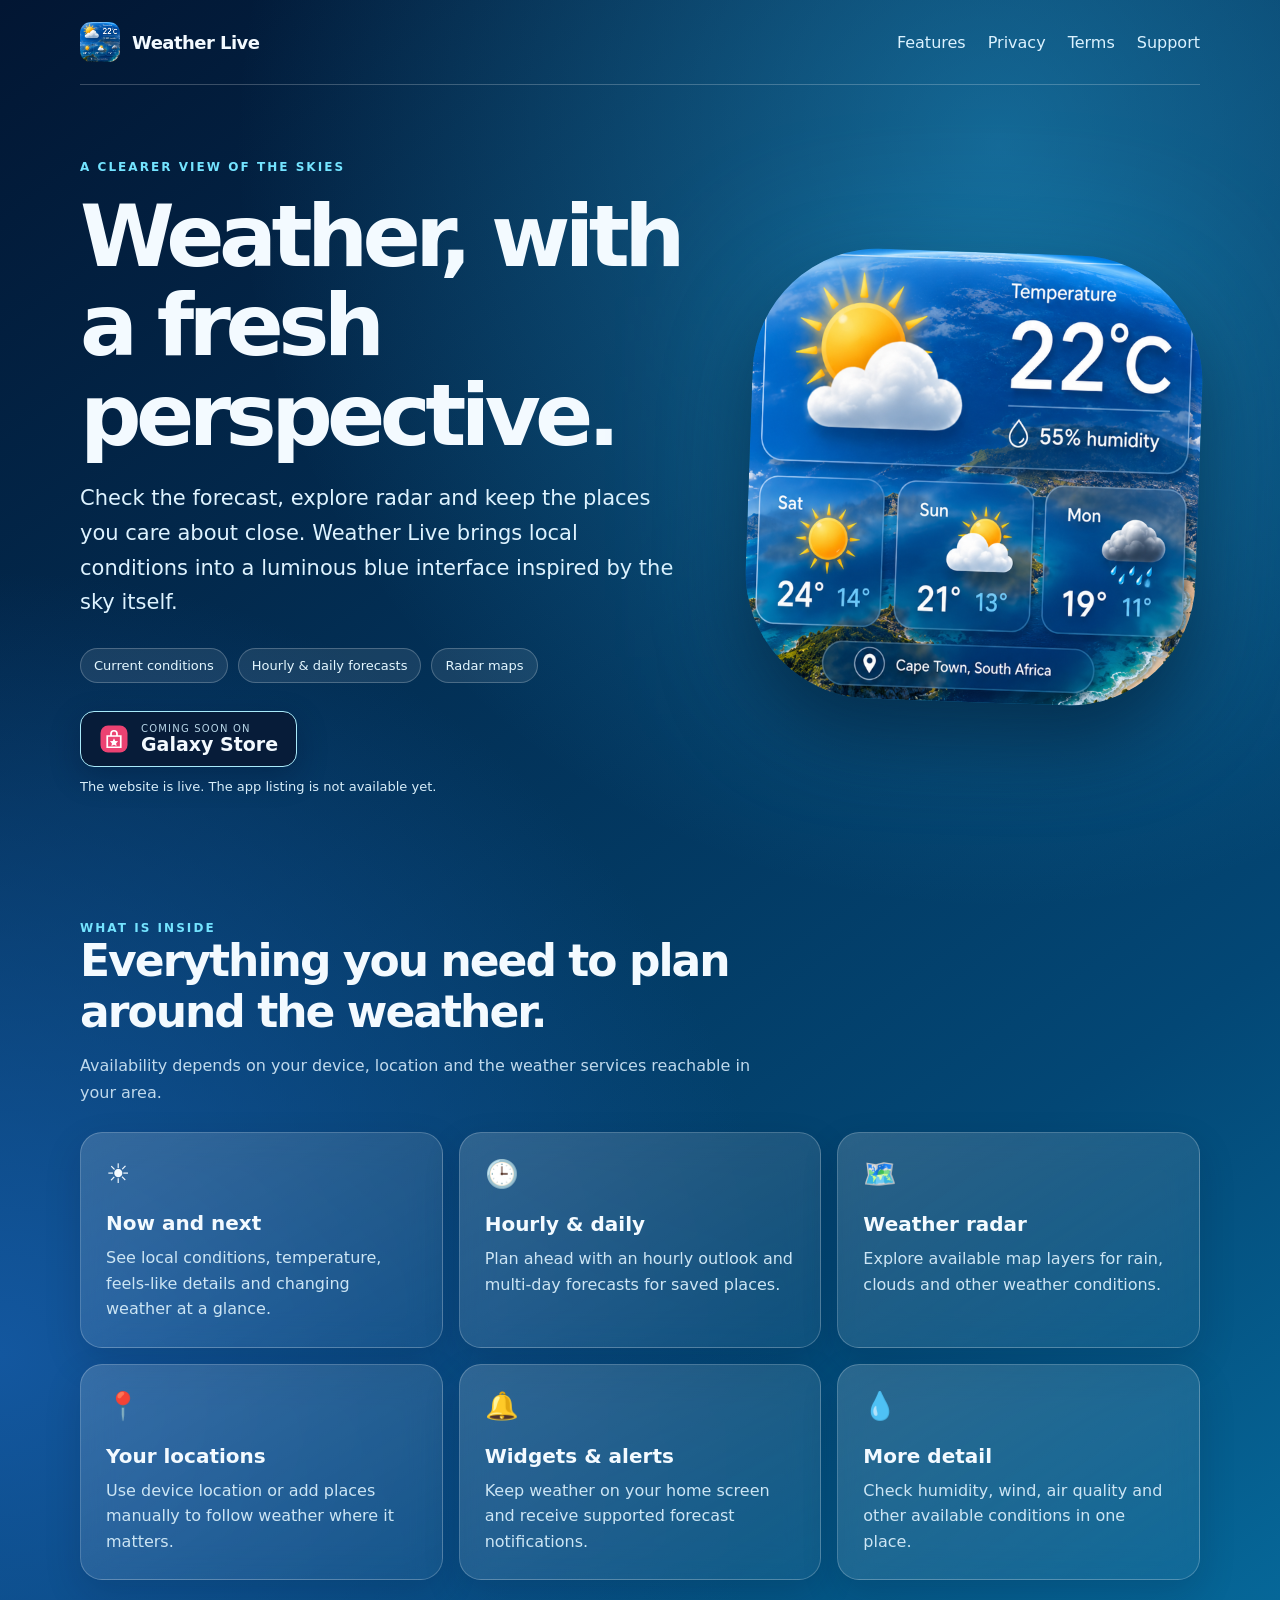
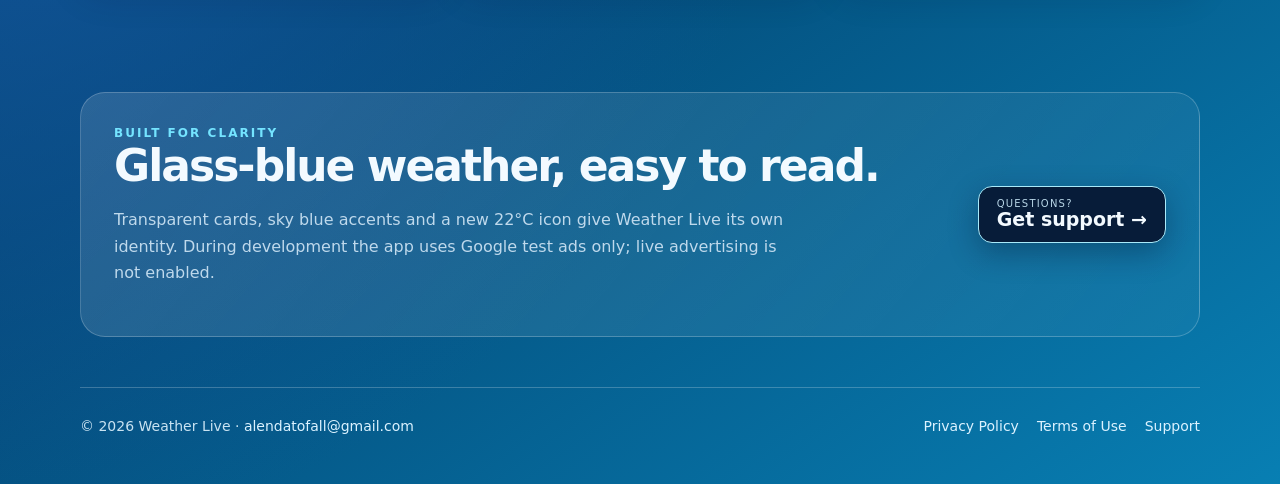
==== docs/index.html @ d6e540c8 "Launch Weather Live site and test-ad remote settings" ====
<!doctype html>
<html lang="en"><head><meta charset="utf-8"><meta name="viewport" content="width=device-width,initial-scale=1"><meta name="theme-color" content="#034775"><meta name="description" content="Weather Live brings forecasts, radar and weather details together in a clear blue glass interface for Galaxy devices."><title>Weather Live — Forecast, radar & local weather</title><link rel="canonical" href="https://metosapps.github.io/weather-live/"><link rel="icon" href="assets/weather-live-icon.png"><link rel="stylesheet" href="styles.css"></head><body>
<header class="top wrap"><a class="brand" href="./"><img src="assets/weather-live-icon.png" alt=""><span>Weather Live</span></a><nav class="nav" aria-label="Main navigation"><a href="#features">Features</a><a href="privacy.html">Privacy</a><a href="terms.html">Terms</a><a href="support.html">Support</a></nav></header>
<main class="wrap"><section class="hero"><div><div class="eyebrow">A clearer view of the skies</div><h1>Weather, with a fresh perspective.</h1><p class="lead">Check the forecast, explore radar and keep the places you care about close. Weather Live brings local conditions into a luminous blue interface inspired by the sky itself.</p><div class="pills"><span class="pill">Current conditions</span><span class="pill">Hourly & daily forecasts</span><span class="pill">Radar maps</span></div><a class="store" href="https://galaxystore.samsung.com/detail/com.metosapps.weatherlive" aria-label="Weather Live on Galaxy Store; listing coming soon"><svg viewBox="0 0 40 40" role="img" aria-label="Galaxy Store"><rect x="2" y="2" width="36" height="36" rx="10" fill="#ec4272"/><path d="M11 16h18v15H11z" fill="none" stroke="white" stroke-width="2.3"/><path d="M16 16v-3a4 4 0 018 0v3" fill="none" stroke="white" stroke-width="2.3"/><path d="M20 19l1.7 3.5 3.8.5-2.7 2.6.7 3.7-3.5-1.8-3.4 1.8.6-3.7-2.7-2.6 3.8-.5z" fill="white"/></svg><span><small>Coming soon on</small><strong>Galaxy Store</strong></span></a><span class="soon">The website is live. The app listing is not available yet.</span></div><div class="visual"><img class="hero-icon" src="assets/weather-live-icon.png" alt="Weather Live blue glass icon showing 22 degrees Celsius, sun and cloud"></div></section>
<section class="section" id="features"><div class="section-head"><div class="eyebrow">What is inside</div><h2>Everything you need to plan around the weather.</h2><p class="muted">Availability depends on your device, location and the weather services reachable in your area.</p></div><div class="grid"><article class="card"><span class="symbol">☀️</span><h3>Now and next</h3><p>See local conditions, temperature, feels-like details and changing weather at a glance.</p></article><article class="card"><span class="symbol">🕒</span><h3>Hourly & daily</h3><p>Plan ahead with an hourly outlook and multi-day forecasts for saved places.</p></article><article class="card"><span class="symbol">🗺️</span><h3>Weather radar</h3><p>Explore available map layers for rain, clouds and other weather conditions.</p></article><article class="card"><span class="symbol">📍</span><h3>Your locations</h3><p>Use device location or add places manually to follow weather where it matters.</p></article><article class="card"><span class="symbol">🔔</span><h3>Widgets & alerts</h3><p>Keep weather on your home screen and receive supported forecast notifications.</p></article><article class="card"><span class="symbol">💧</span><h3>More detail</h3><p>Check humidity, wind, air quality and other available conditions in one place.</p></article></div></section>
<section class="band"><div><div class="eyebrow">Built for clarity</div><h2>Glass-blue weather, easy to read.</h2><p class="muted">Transparent cards, sky blue accents and a new 22°C icon give Weather Live its own identity. During development the app uses Google test ads only; live advertising is not enabled.</p></div><a class="store" href="support.html"><span><small>Questions?</small><strong>Get support →</strong></span></a></section></main>
<footer class="foot wrap"><span>© 2026 Weather Live · <a href="mailto:alendatofall@gmail.com">alendatofall@gmail.com</a></span><nav aria-label="Footer navigation"><a href="privacy.html">Privacy Policy</a><a href="terms.html">Terms of Use</a><a href="support.html">Support</a></nav></footer></body></html>
---- docs/styles.css ----
:root{color-scheme:dark;--ink:#f3faff;--muted:#bfd9ec;--line:#ffffff38;--glass:#ffffff16;--cyan:#74e4ff;--deep:#021b40}*{box-sizing:border-box}html{scroll-behavior:smooth}body{margin:0;font-family:Inter,ui-sans-serif,system-ui,-apple-system,BlinkMacSystemFont,"Segoe UI",sans-serif;color:var(--ink);background:radial-gradient(circle at 78% 7%,#2dbdf76b,transparent 35%),radial-gradient(circle at 0 65%,#13579f,transparent 42%),linear-gradient(145deg,#021633,#034775 62%,#087fb3);min-height:100vh}a{color:inherit}a:focus-visible{outline:3px solid #b1f0ff;outline-offset:4px;border-radius:8px}.wrap{width:min(1120px,calc(100% - 40px));margin:auto}.top{display:flex;align-items:center;justify-content:space-between;gap:24px;padding:22px 0;border-bottom:1px solid var(--line)}.brand{display:flex;align-items:center;gap:12px;text-decoration:none;font-size:18px;font-weight:800;letter-spacing:-.03em}.brand img{width:40px;height:40px;border-radius:11px}.nav{display:flex;flex-wrap:wrap;gap:22px}.nav a,.foot a{text-decoration:none;color:#dbf2ff}.nav a:hover,.foot a:hover{text-decoration:underline}.hero{display:grid;grid-template-columns:1.15fr .85fr;align-items:center;gap:56px;padding:75px 0 65px}.eyebrow{font-size:12px;letter-spacing:.17em;text-transform:uppercase;font-weight:800;color:var(--cyan)}h1{font-size:clamp(48px,7vw,86px);line-height:1.04;letter-spacing:-.065em;margin:18px 0 20px}h2{font-size:clamp(28px,3.5vw,44px);letter-spacing:-.045em;margin:0 0 14px}h3{font-size:20px;margin:0 0 10px}.lead{font-size:clamp(18px,2vw,21px);line-height:1.65;color:#def3ff;max-width:650px}.muted{color:var(--muted);line-height:1.65}.pills{display:flex;gap:10px;flex-wrap:wrap;margin:28px 0}.pill{padding:9px 13px;border:1px solid var(--line);border-radius:99px;background:var(--glass);color:#e4f7ff;font-size:13px}.store{display:inline-flex;align-items:center;gap:12px;border:1px solid #a9eafa;background:#071c39;border-radius:14px;padding:11px 18px;text-decoration:none;box-shadow:0 10px 30px #00132c55}.store:hover{background:#12385f}.store svg{width:30px;height:30px}.store small{display:block;color:#b8d6e7;font-size:10px;letter-spacing:.12em;text-transform:uppercase}.store strong{display:block;font-size:19px;line-height:1.12}.soon{display:block;margin-top:12px;color:#d8eefa;font-size:13px}.visual{position:relative}.visual:before{content:"";position:absolute;inset:10%;background:#21c7ff;filter:blur(85px);opacity:.5}.hero-icon{position:relative;display:block;width:min(100%,450px);margin:auto;border-radius:28%;box-shadow:0 38px 80px #00152ea6;transform:rotate(2deg)}.section{padding:62px 0}.section-head{max-width:700px;margin-bottom:26px}.grid{display:grid;grid-template-columns:repeat(3,1fr);gap:16px}.card{background:linear-gradient(150deg,#ffffff29,#ffffff0c);border:1px solid var(--line);backdrop-filter:blur(16px);border-radius:22px;padding:25px;min-height:180px;box-shadow:0 14px 36px #00142d28}.card .symbol{font-size:27px;display:block;margin-bottom:22px}.card p{margin:0;color:#cce5f4;line-height:1.6}.band{margin:50px 0;padding:33px;border-radius:25px;background:linear-gradient(130deg,#ffffff20,#ffffff0a);border:1px solid var(--line);display:flex;justify-content:space-between;gap:30px;align-items:center}.band p{max-width:680px}.foot{border-top:1px solid var(--line);padding:30px 0 50px;display:flex;justify-content:space-between;gap:22px;flex-wrap:wrap;color:#c9e3f2;font-size:14px}.foot nav{display:flex;gap:18px;flex-wrap:wrap}.article{max-width:820px;margin:65px auto 95px;background:#042650cc;border:1px solid var(--line);border-radius:26px;padding:clamp(25px,5vw,55px);box-shadow:0 20px 55px #00142d44}.article h1{font-size:clamp(37px,5vw,56px)}.article h2{font-size:26px;margin:42px 0 12px}.article p,.article li{color:#d3e9f6;line-height:1.75}.article li{margin-bottom:12px}.article a{color:#9eecff}.article code{color:#fff;overflow-wrap:anywhere}.date{color:#afd6ec;font-size:14px}@media(max-width:790px){.hero{grid-template-columns:1fr;padding:54px 0 35px;gap:40px}.visual{order:-1}.hero-icon{width:min(72vw,330px)}.grid{grid-template-columns:repeat(2,1fr)}.band{display:block}}@media(max-width:550px){.top{align-items:flex-start;flex-direction:column}.nav{gap:14px}.grid{grid-template-columns:1fr}.card{min-height:0}.band{padding:25px}}
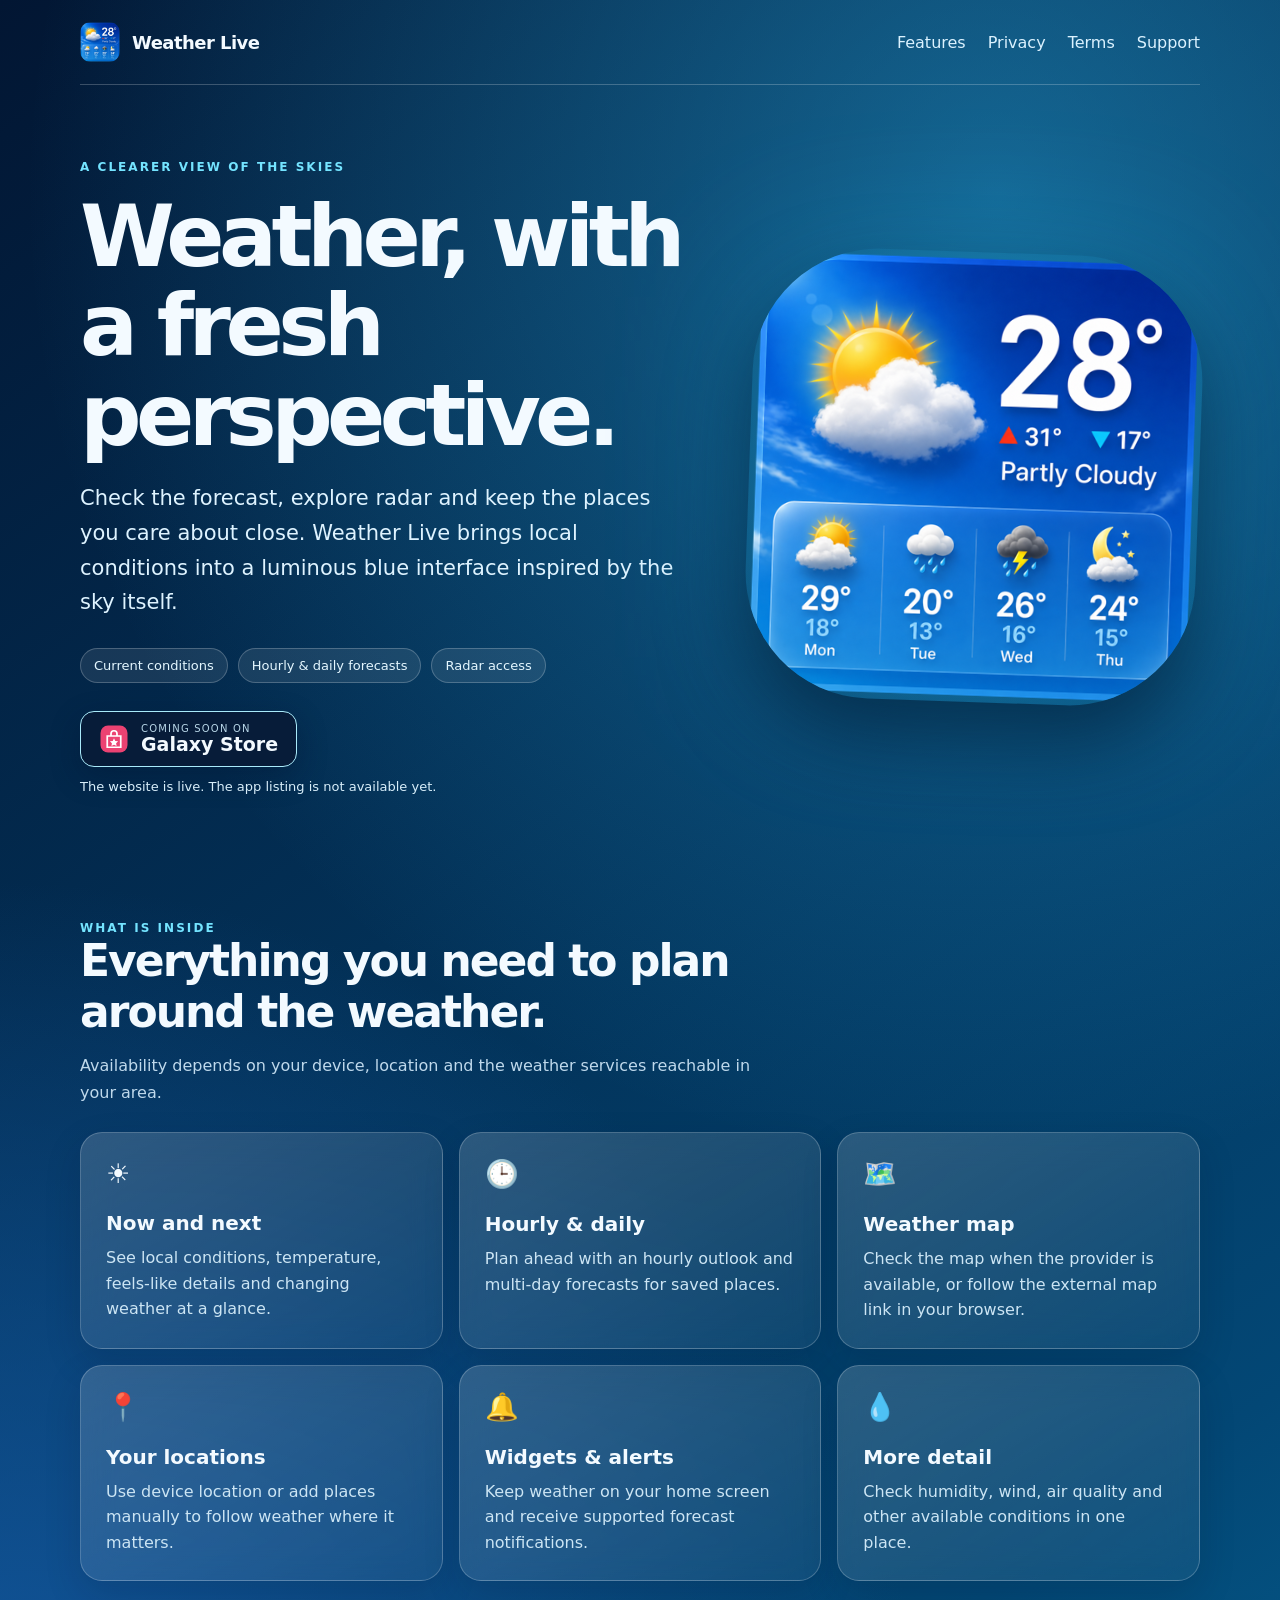
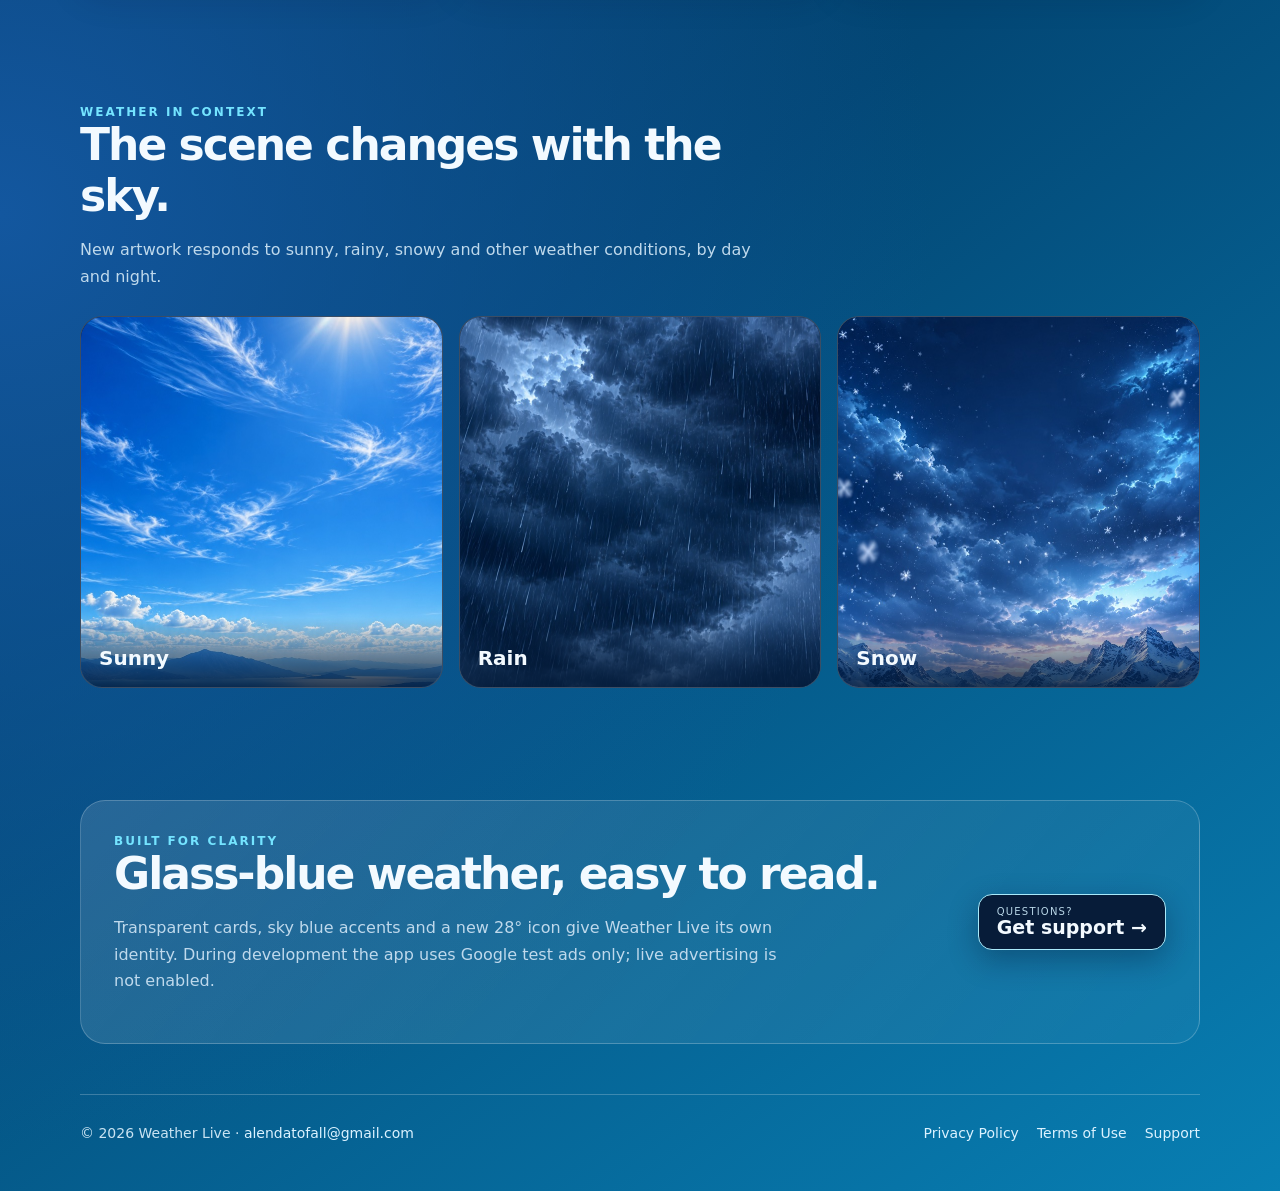
==== commit b0a8355f: "Refresh Weather Live icon and condition artwork" ====
--- a/docs/index.html
+++ b/docs/index.html
@@ -1,7 +1,8 @@
 <!doctype html>
 <html lang="en"><head><meta charset="utf-8"><meta name="viewport" content="width=device-width,initial-scale=1"><meta name="theme-color" content="#034775"><meta name="description" content="Weather Live brings forecasts, radar and weather details together in a clear blue glass interface for Galaxy devices."><title>Weather Live — Forecast, radar & local weather</title><link rel="canonical" href="https://metosapps.github.io/weather-live/"><link rel="icon" href="assets/weather-live-icon.png"><link rel="stylesheet" href="styles.css"></head><body>
 <header class="top wrap"><a class="brand" href="./"><img src="assets/weather-live-icon.png" alt=""><span>Weather Live</span></a><nav class="nav" aria-label="Main navigation"><a href="#features">Features</a><a href="privacy.html">Privacy</a><a href="terms.html">Terms</a><a href="support.html">Support</a></nav></header>
-<main class="wrap"><section class="hero"><div><div class="eyebrow">A clearer view of the skies</div><h1>Weather, with a fresh perspective.</h1><p class="lead">Check the forecast, explore radar and keep the places you care about close. Weather Live brings local conditions into a luminous blue interface inspired by the sky itself.</p><div class="pills"><span class="pill">Current conditions</span><span class="pill">Hourly & daily forecasts</span><span class="pill">Radar maps</span></div><a class="store" href="https://galaxystore.samsung.com/detail/com.metosapps.weatherlive" aria-label="Weather Live on Galaxy Store; listing coming soon"><svg viewBox="0 0 40 40" role="img" aria-label="Galaxy Store"><rect x="2" y="2" width="36" height="36" rx="10" fill="#ec4272"/><path d="M11 16h18v15H11z" fill="none" stroke="white" stroke-width="2.3"/><path d="M16 16v-3a4 4 0 018 0v3" fill="none" stroke="white" stroke-width="2.3"/><path d="M20 19l1.7 3.5 3.8.5-2.7 2.6.7 3.7-3.5-1.8-3.4 1.8.6-3.7-2.7-2.6 3.8-.5z" fill="white"/></svg><span><small>Coming soon on</small><strong>Galaxy Store</strong></span></a><span class="soon">The website is live. The app listing is not available yet.</span></div><div class="visual"><img class="hero-icon" src="assets/weather-live-icon.png" alt="Weather Live blue glass icon showing 22 degrees Celsius, sun and cloud"></div></section>
-<section class="section" id="features"><div class="section-head"><div class="eyebrow">What is inside</div><h2>Everything you need to plan around the weather.</h2><p class="muted">Availability depends on your device, location and the weather services reachable in your area.</p></div><div class="grid"><article class="card"><span class="symbol">☀️</span><h3>Now and next</h3><p>See local conditions, temperature, feels-like details and changing weather at a glance.</p></article><article class="card"><span class="symbol">🕒</span><h3>Hourly & daily</h3><p>Plan ahead with an hourly outlook and multi-day forecasts for saved places.</p></article><article class="card"><span class="symbol">🗺️</span><h3>Weather radar</h3><p>Explore available map layers for rain, clouds and other weather conditions.</p></article><article class="card"><span class="symbol">📍</span><h3>Your locations</h3><p>Use device location or add places manually to follow weather where it matters.</p></article><article class="card"><span class="symbol">🔔</span><h3>Widgets & alerts</h3><p>Keep weather on your home screen and receive supported forecast notifications.</p></article><article class="card"><span class="symbol">💧</span><h3>More detail</h3><p>Check humidity, wind, air quality and other available conditions in one place.</p></article></div></section>
-<section class="band"><div><div class="eyebrow">Built for clarity</div><h2>Glass-blue weather, easy to read.</h2><p class="muted">Transparent cards, sky blue accents and a new 22°C icon give Weather Live its own identity. During development the app uses Google test ads only; live advertising is not enabled.</p></div><a class="store" href="support.html"><span><small>Questions?</small><strong>Get support →</strong></span></a></section></main>
+<main class="wrap"><section class="hero"><div><div class="eyebrow">A clearer view of the skies</div><h1>Weather, with a fresh perspective.</h1><p class="lead">Check the forecast, explore radar and keep the places you care about close. Weather Live brings local conditions into a luminous blue interface inspired by the sky itself.</p><div class="pills"><span class="pill">Current conditions</span><span class="pill">Hourly & daily forecasts</span><span class="pill">Radar access</span></div><a class="store" href="https://galaxystore.samsung.com/detail/com.metosapps.weatherlive" aria-label="Weather Live on Galaxy Store; listing coming soon"><svg viewBox="0 0 40 40" role="img" aria-label="Galaxy Store"><rect x="2" y="2" width="36" height="36" rx="10" fill="#ec4272"/><path d="M11 16h18v15H11z" fill="none" stroke="white" stroke-width="2.3"/><path d="M16 16v-3a4 4 0 018 0v3" fill="none" stroke="white" stroke-width="2.3"/><path d="M20 19l1.7 3.5 3.8.5-2.7 2.6.7 3.7-3.5-1.8-3.4 1.8.6-3.7-2.7-2.6 3.8-.5z" fill="white"/></svg><span><small>Coming soon on</small><strong>Galaxy Store</strong></span></a><span class="soon">The website is live. The app listing is not available yet.</span></div><div class="visual"><img class="hero-icon" src="assets/weather-live-icon.png" alt="Weather Live blue glass icon showing 28 degrees, sun, cloud and forecast"></div></section>
+<section class="section" id="features"><div class="section-head"><div class="eyebrow">What is inside</div><h2>Everything you need to plan around the weather.</h2><p class="muted">Availability depends on your device, location and the weather services reachable in your area.</p></div><div class="grid"><article class="card"><span class="symbol">☀️</span><h3>Now and next</h3><p>See local conditions, temperature, feels-like details and changing weather at a glance.</p></article><article class="card"><span class="symbol">🕒</span><h3>Hourly & daily</h3><p>Plan ahead with an hourly outlook and multi-day forecasts for saved places.</p></article><article class="card"><span class="symbol">🗺️</span><h3>Weather map</h3><p>Check the map when the provider is available, or follow the external map link in your browser.</p></article><article class="card"><span class="symbol">📍</span><h3>Your locations</h3><p>Use device location or add places manually to follow weather where it matters.</p></article><article class="card"><span class="symbol">🔔</span><h3>Widgets & alerts</h3><p>Keep weather on your home screen and receive supported forecast notifications.</p></article><article class="card"><span class="symbol">💧</span><h3>More detail</h3><p>Check humidity, wind, air quality and other available conditions in one place.</p></article></div></section>
+<section class="section scenes" aria-label="Weather scenes"><div class="section-head"><div class="eyebrow">Weather in context</div><h2>The scene changes with the sky.</h2><p class="muted">New artwork responds to sunny, rainy, snowy and other weather conditions, by day and night.</p></div><div class="scene-grid"><figure><img src="assets/weather-sunny.jpg" alt="Sunny day weather scene"><figcaption>Sunny</figcaption></figure><figure><img src="assets/weather-rain.jpg" alt="Rainy weather scene"><figcaption>Rain</figcaption></figure><figure><img src="assets/weather-snow.jpg" alt="Snowy weather scene"><figcaption>Snow</figcaption></figure></div></section>
+<section class="band"><div><div class="eyebrow">Built for clarity</div><h2>Glass-blue weather, easy to read.</h2><p class="muted">Transparent cards, sky blue accents and a new 28° icon give Weather Live its own identity. During development the app uses Google test ads only; live advertising is not enabled.</p></div><a class="store" href="support.html"><span><small>Questions?</small><strong>Get support →</strong></span></a></section></main>
 <footer class="foot wrap"><span>© 2026 Weather Live · <a href="mailto:alendatofall@gmail.com">alendatofall@gmail.com</a></span><nav aria-label="Footer navigation"><a href="privacy.html">Privacy Policy</a><a href="terms.html">Terms of Use</a><a href="support.html">Support</a></nav></footer></body></html>
--- a/docs/styles.css
+++ b/docs/styles.css
@@ -1 +1,3 @@
 :root{color-scheme:dark;--ink:#f3faff;--muted:#bfd9ec;--line:#ffffff38;--glass:#ffffff16;--cyan:#74e4ff;--deep:#021b40}*{box-sizing:border-box}html{scroll-behavior:smooth}body{margin:0;font-family:Inter,ui-sans-serif,system-ui,-apple-system,BlinkMacSystemFont,"Segoe UI",sans-serif;color:var(--ink);background:radial-gradient(circle at 78% 7%,#2dbdf76b,transparent 35%),radial-gradient(circle at 0 65%,#13579f,transparent 42%),linear-gradient(145deg,#021633,#034775 62%,#087fb3);min-height:100vh}a{color:inherit}a:focus-visible{outline:3px solid #b1f0ff;outline-offset:4px;border-radius:8px}.wrap{width:min(1120px,calc(100% - 40px));margin:auto}.top{display:flex;align-items:center;justify-content:space-between;gap:24px;padding:22px 0;border-bottom:1px solid var(--line)}.brand{display:flex;align-items:center;gap:12px;text-decoration:none;font-size:18px;font-weight:800;letter-spacing:-.03em}.brand img{width:40px;height:40px;border-radius:11px}.nav{display:flex;flex-wrap:wrap;gap:22px}.nav a,.foot a{text-decoration:none;color:#dbf2ff}.nav a:hover,.foot a:hover{text-decoration:underline}.hero{display:grid;grid-template-columns:1.15fr .85fr;align-items:center;gap:56px;padding:75px 0 65px}.eyebrow{font-size:12px;letter-spacing:.17em;text-transform:uppercase;font-weight:800;color:var(--cyan)}h1{font-size:clamp(48px,7vw,86px);line-height:1.04;letter-spacing:-.065em;margin:18px 0 20px}h2{font-size:clamp(28px,3.5vw,44px);letter-spacing:-.045em;margin:0 0 14px}h3{font-size:20px;margin:0 0 10px}.lead{font-size:clamp(18px,2vw,21px);line-height:1.65;color:#def3ff;max-width:650px}.muted{color:var(--muted);line-height:1.65}.pills{display:flex;gap:10px;flex-wrap:wrap;margin:28px 0}.pill{padding:9px 13px;border:1px solid var(--line);border-radius:99px;background:var(--glass);color:#e4f7ff;font-size:13px}.store{display:inline-flex;align-items:center;gap:12px;border:1px solid #a9eafa;background:#071c39;border-radius:14px;padding:11px 18px;text-decoration:none;box-shadow:0 10px 30px #00132c55}.store:hover{background:#12385f}.store svg{width:30px;height:30px}.store small{display:block;color:#b8d6e7;font-size:10px;letter-spacing:.12em;text-transform:uppercase}.store strong{display:block;font-size:19px;line-height:1.12}.soon{display:block;margin-top:12px;color:#d8eefa;font-size:13px}.visual{position:relative}.visual:before{content:"";position:absolute;inset:10%;background:#21c7ff;filter:blur(85px);opacity:.5}.hero-icon{position:relative;display:block;width:min(100%,450px);margin:auto;border-radius:28%;box-shadow:0 38px 80px #00152ea6;transform:rotate(2deg)}.section{padding:62px 0}.section-head{max-width:700px;margin-bottom:26px}.grid{display:grid;grid-template-columns:repeat(3,1fr);gap:16px}.card{background:linear-gradient(150deg,#ffffff29,#ffffff0c);border:1px solid var(--line);backdrop-filter:blur(16px);border-radius:22px;padding:25px;min-height:180px;box-shadow:0 14px 36px #00142d28}.card .symbol{font-size:27px;display:block;margin-bottom:22px}.card p{margin:0;color:#cce5f4;line-height:1.6}.band{margin:50px 0;padding:33px;border-radius:25px;background:linear-gradient(130deg,#ffffff20,#ffffff0a);border:1px solid var(--line);display:flex;justify-content:space-between;gap:30px;align-items:center}.band p{max-width:680px}.foot{border-top:1px solid var(--line);padding:30px 0 50px;display:flex;justify-content:space-between;gap:22px;flex-wrap:wrap;color:#c9e3f2;font-size:14px}.foot nav{display:flex;gap:18px;flex-wrap:wrap}.article{max-width:820px;margin:65px auto 95px;background:#042650cc;border:1px solid var(--line);border-radius:26px;padding:clamp(25px,5vw,55px);box-shadow:0 20px 55px #00142d44}.article h1{font-size:clamp(37px,5vw,56px)}.article h2{font-size:26px;margin:42px 0 12px}.article p,.article li{color:#d3e9f6;line-height:1.75}.article li{margin-bottom:12px}.article a{color:#9eecff}.article code{color:#fff;overflow-wrap:anywhere}.date{color:#afd6ec;font-size:14px}@media(max-width:790px){.hero{grid-template-columns:1fr;padding:54px 0 35px;gap:40px}.visual{order:-1}.hero-icon{width:min(72vw,330px)}.grid{grid-template-columns:repeat(2,1fr)}.band{display:block}}@media(max-width:550px){.top{align-items:flex-start;flex-direction:column}.nav{gap:14px}.grid{grid-template-columns:1fr}.card{min-height:0}.band{padding:25px}}
+
+.scene-grid{display:grid;grid-template-columns:repeat(3,1fr);gap:16px}.scene-grid figure{margin:0;overflow:hidden;position:relative;border-radius:22px;border:1px solid var(--line);background:#041b38}.scene-grid img{display:block;width:100%;height:370px;object-fit:cover}.scene-grid figcaption{position:absolute;inset:auto 0 0;padding:28px 18px 17px;background:linear-gradient(transparent,#001735d9);font-weight:800;font-size:20px}@media(max-width:600px){.scene-grid{grid-template-columns:1fr 1fr}.scene-grid figure:last-child{display:none}.scene-grid img{height:270px}}
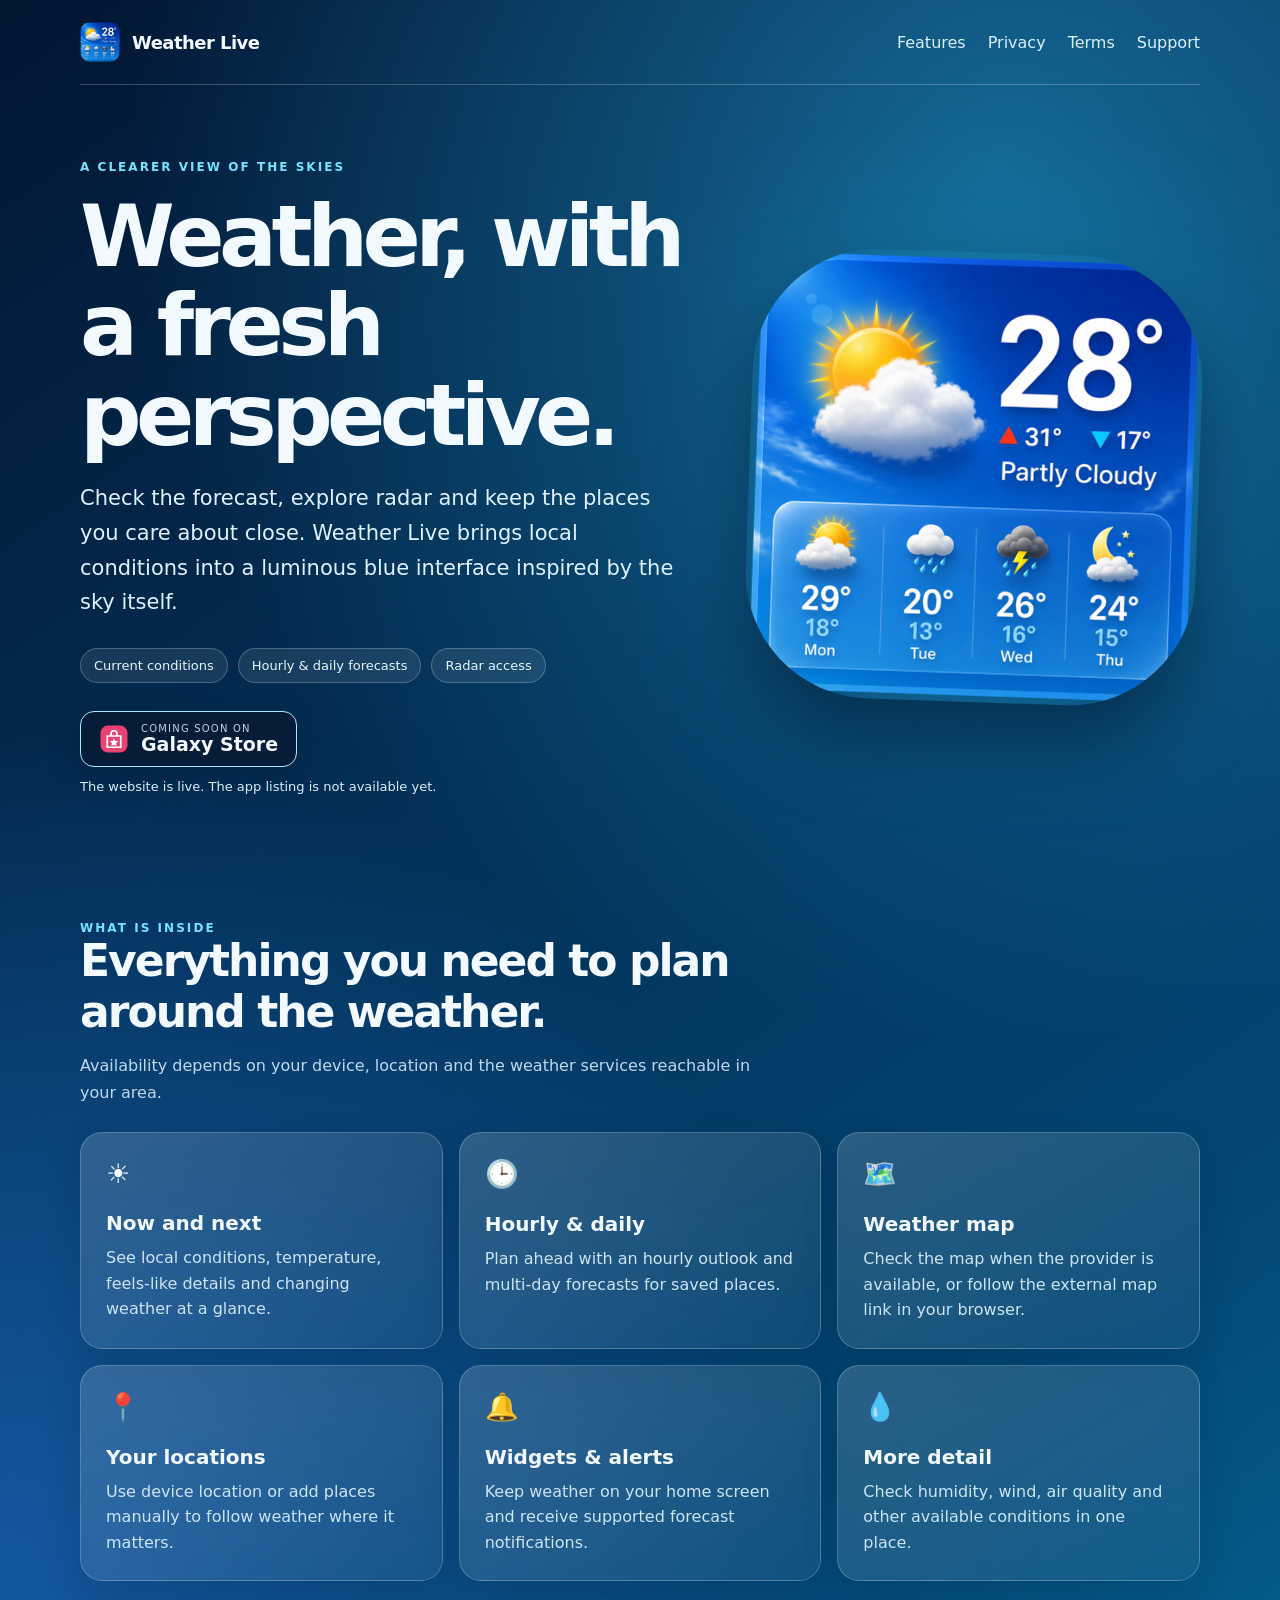
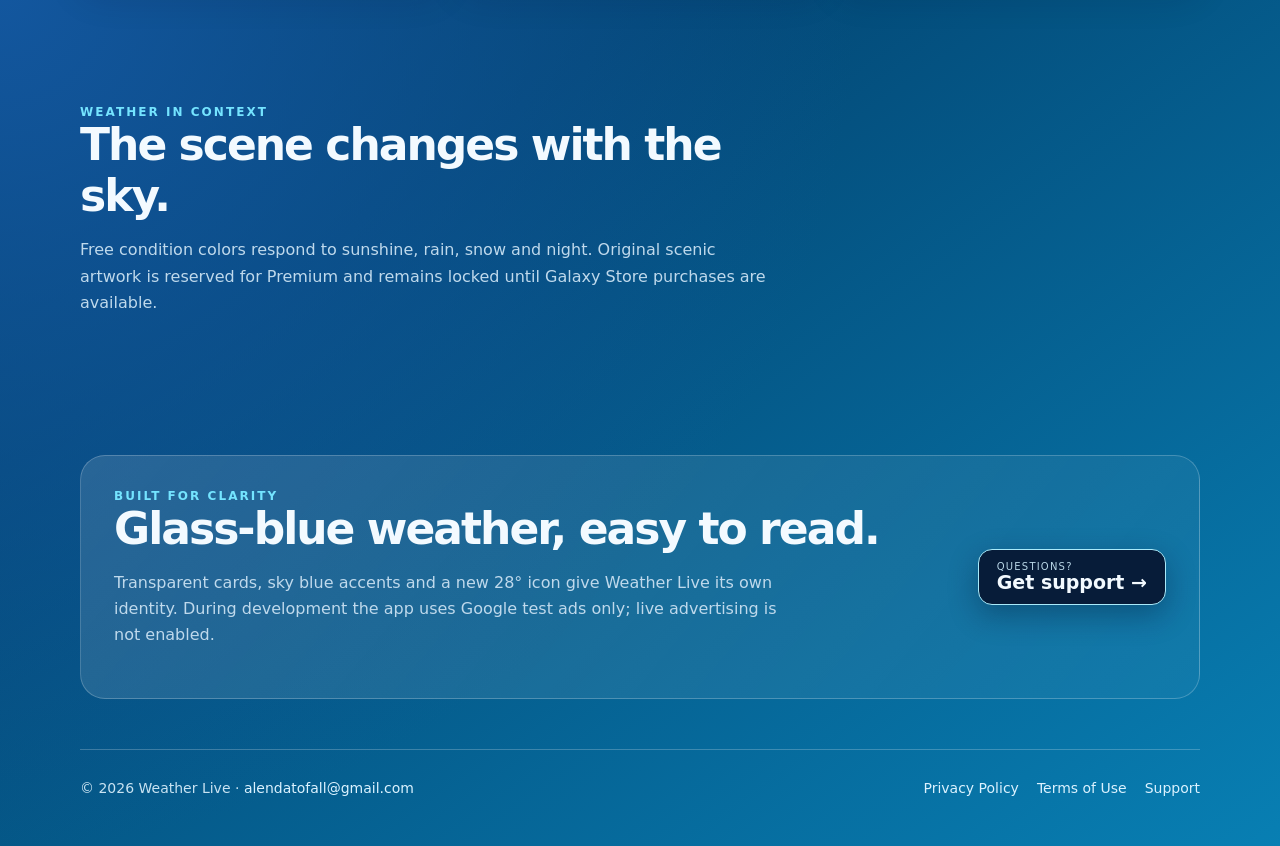
==== commit a429d963: "Keep Premium weather artwork private until purchases are available" ====
--- a/docs/index.html
+++ b/docs/index.html
@@ -3,6 +3,6 @@
 <header class="top wrap"><a class="brand" href="./"><img src="assets/weather-live-icon.png" alt=""><span>Weather Live</span></a><nav class="nav" aria-label="Main navigation"><a href="#features">Features</a><a href="privacy.html">Privacy</a><a href="terms.html">Terms</a><a href="support.html">Support</a></nav></header>
 <main class="wrap"><section class="hero"><div><div class="eyebrow">A clearer view of the skies</div><h1>Weather, with a fresh perspective.</h1><p class="lead">Check the forecast, explore radar and keep the places you care about close. Weather Live brings local conditions into a luminous blue interface inspired by the sky itself.</p><div class="pills"><span class="pill">Current conditions</span><span class="pill">Hourly & daily forecasts</span><span class="pill">Radar access</span></div><a class="store" href="https://galaxystore.samsung.com/detail/com.metosapps.weatherlive" aria-label="Weather Live on Galaxy Store; listing coming soon"><svg viewBox="0 0 40 40" role="img" aria-label="Galaxy Store"><rect x="2" y="2" width="36" height="36" rx="10" fill="#ec4272"/><path d="M11 16h18v15H11z" fill="none" stroke="white" stroke-width="2.3"/><path d="M16 16v-3a4 4 0 018 0v3" fill="none" stroke="white" stroke-width="2.3"/><path d="M20 19l1.7 3.5 3.8.5-2.7 2.6.7 3.7-3.5-1.8-3.4 1.8.6-3.7-2.7-2.6 3.8-.5z" fill="white"/></svg><span><small>Coming soon on</small><strong>Galaxy Store</strong></span></a><span class="soon">The website is live. The app listing is not available yet.</span></div><div class="visual"><img class="hero-icon" src="assets/weather-live-icon.png" alt="Weather Live blue glass icon showing 28 degrees, sun, cloud and forecast"></div></section>
 <section class="section" id="features"><div class="section-head"><div class="eyebrow">What is inside</div><h2>Everything you need to plan around the weather.</h2><p class="muted">Availability depends on your device, location and the weather services reachable in your area.</p></div><div class="grid"><article class="card"><span class="symbol">☀️</span><h3>Now and next</h3><p>See local conditions, temperature, feels-like details and changing weather at a glance.</p></article><article class="card"><span class="symbol">🕒</span><h3>Hourly & daily</h3><p>Plan ahead with an hourly outlook and multi-day forecasts for saved places.</p></article><article class="card"><span class="symbol">🗺️</span><h3>Weather map</h3><p>Check the map when the provider is available, or follow the external map link in your browser.</p></article><article class="card"><span class="symbol">📍</span><h3>Your locations</h3><p>Use device location or add places manually to follow weather where it matters.</p></article><article class="card"><span class="symbol">🔔</span><h3>Widgets & alerts</h3><p>Keep weather on your home screen and receive supported forecast notifications.</p></article><article class="card"><span class="symbol">💧</span><h3>More detail</h3><p>Check humidity, wind, air quality and other available conditions in one place.</p></article></div></section>
-<section class="section scenes" aria-label="Weather scenes"><div class="section-head"><div class="eyebrow">Weather in context</div><h2>The scene changes with the sky.</h2><p class="muted">New artwork responds to sunny, rainy, snowy and other weather conditions, by day and night.</p></div><div class="scene-grid"><figure><img src="assets/weather-sunny.jpg" alt="Sunny day weather scene"><figcaption>Sunny</figcaption></figure><figure><img src="assets/weather-rain.jpg" alt="Rainy weather scene"><figcaption>Rain</figcaption></figure><figure><img src="assets/weather-snow.jpg" alt="Snowy weather scene"><figcaption>Snow</figcaption></figure></div></section>
+<section class="section scenes" aria-label="Weather scenes"><div class="section-head"><div class="eyebrow">Weather in context</div><h2>The scene changes with the sky.</h2><p class="muted">Free condition colors respond to sunshine, rain, snow and night. Original scenic artwork is reserved for Premium and remains locked until Galaxy Store purchases are available.</p></div></section>
 <section class="band"><div><div class="eyebrow">Built for clarity</div><h2>Glass-blue weather, easy to read.</h2><p class="muted">Transparent cards, sky blue accents and a new 28° icon give Weather Live its own identity. During development the app uses Google test ads only; live advertising is not enabled.</p></div><a class="store" href="support.html"><span><small>Questions?</small><strong>Get support →</strong></span></a></section></main>
 <footer class="foot wrap"><span>© 2026 Weather Live · <a href="mailto:alendatofall@gmail.com">alendatofall@gmail.com</a></span><nav aria-label="Footer navigation"><a href="privacy.html">Privacy Policy</a><a href="terms.html">Terms of Use</a><a href="support.html">Support</a></nav></footer></body></html>
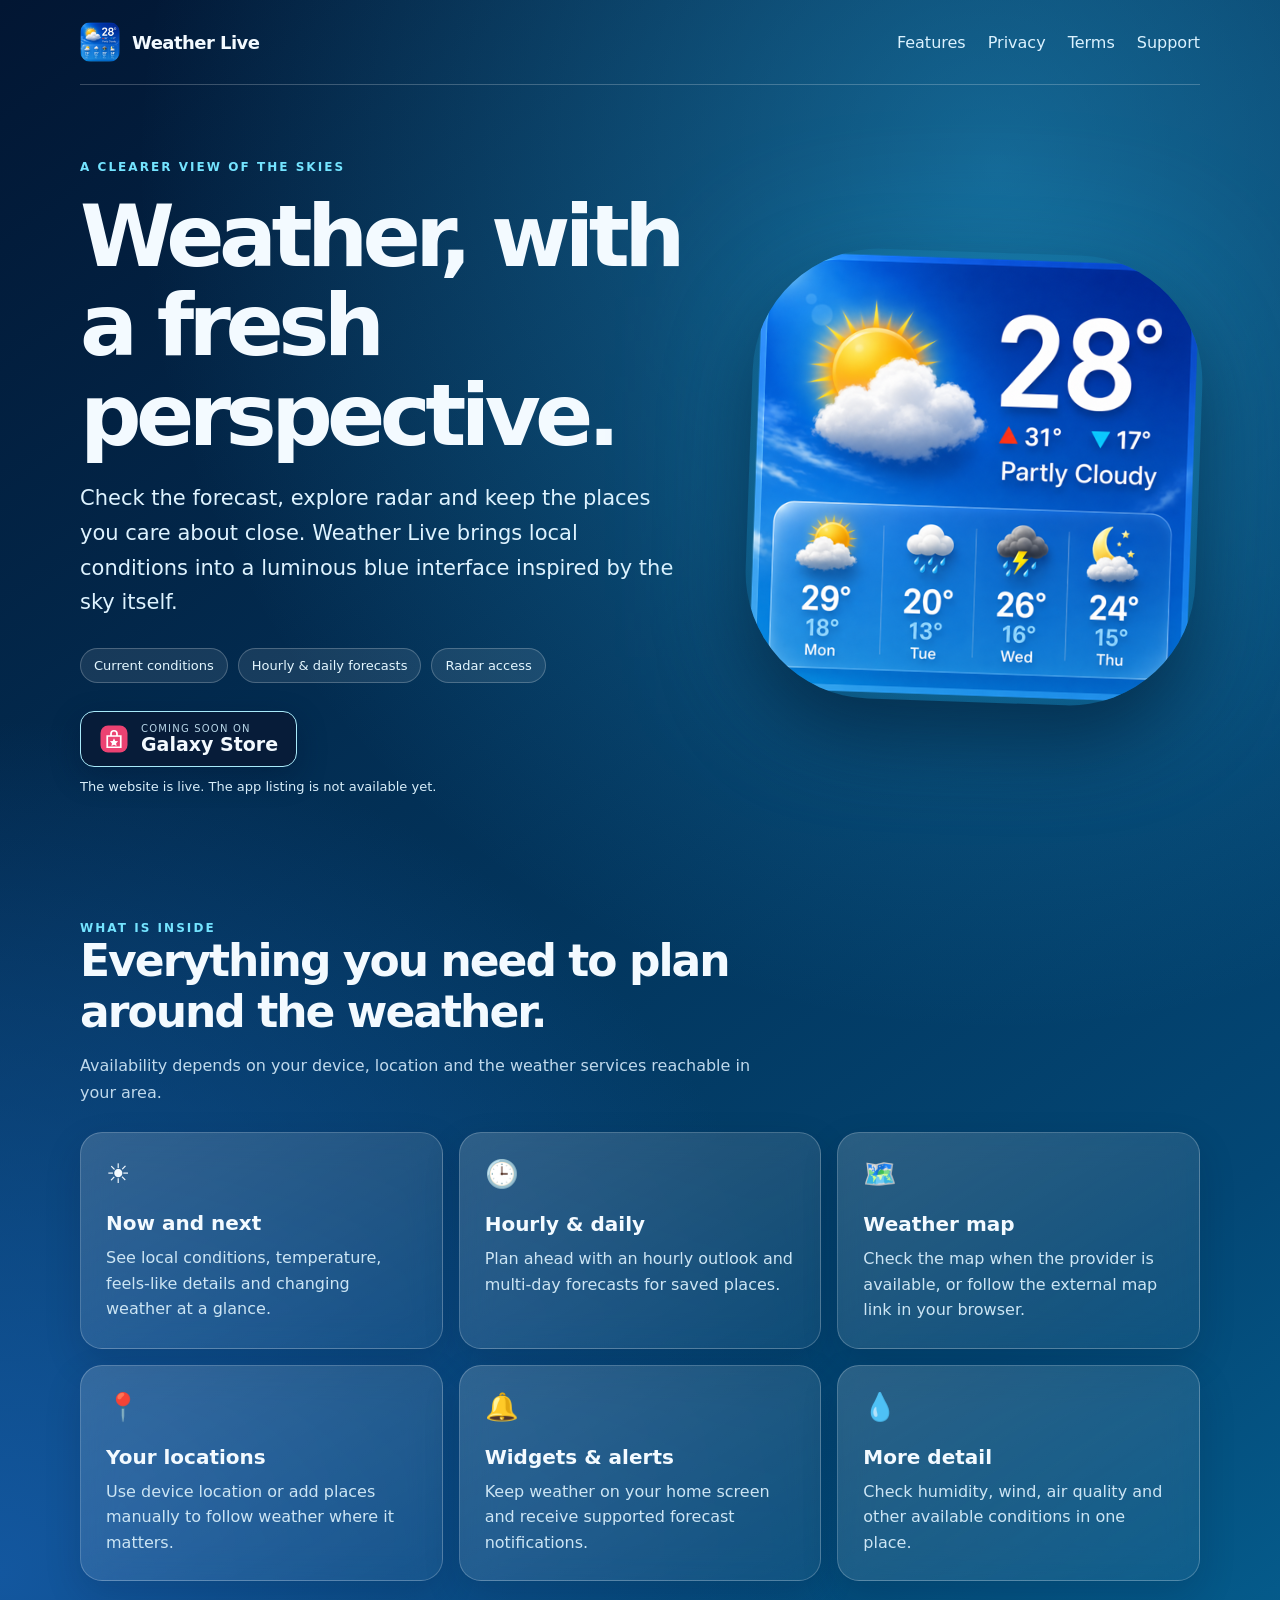
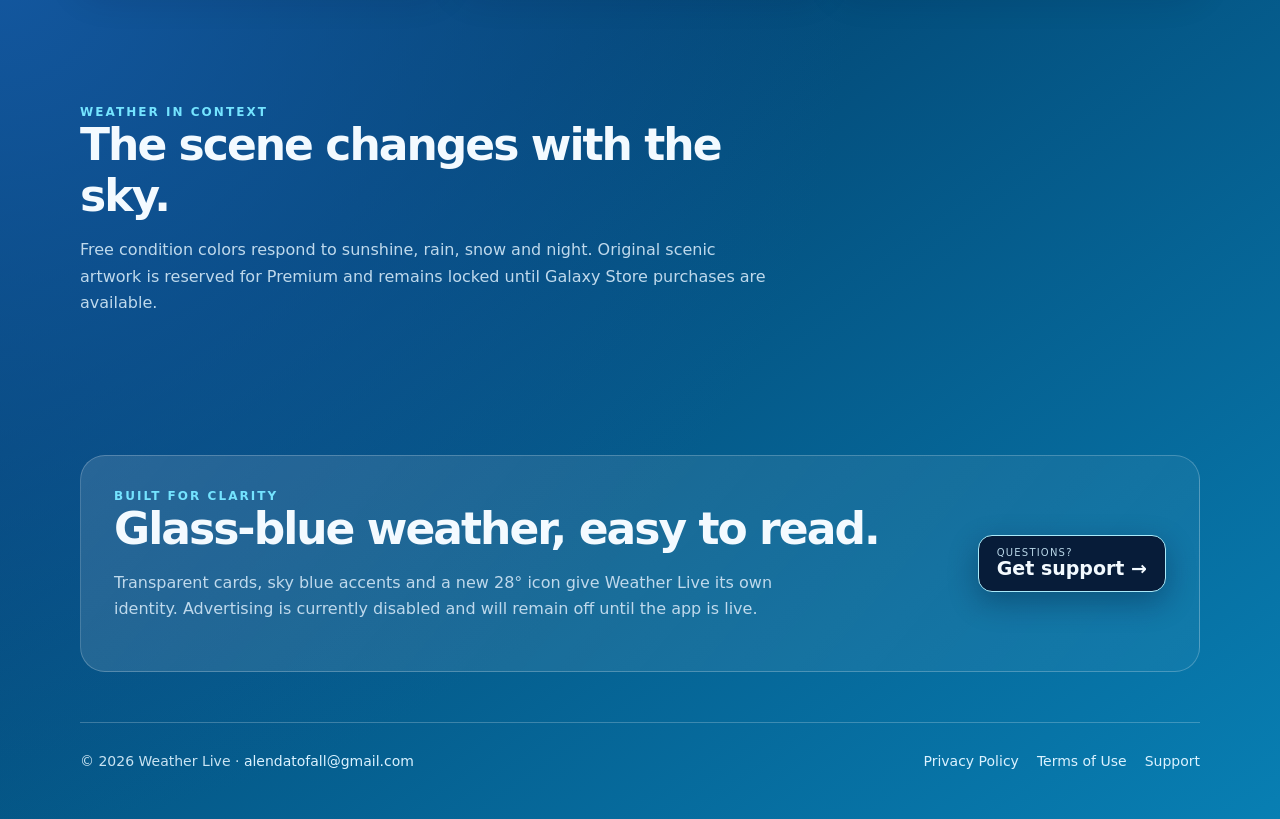
==== commit 332c457e: "Configure production ad units with all placements disabled" ====
--- a/docs/index.html
+++ b/docs/index.html
@@ -4,5 +4,5 @@
 <main class="wrap"><section class="hero"><div><div class="eyebrow">A clearer view of the skies</div><h1>Weather, with a fresh perspective.</h1><p class="lead">Check the forecast, explore radar and keep the places you care about close. Weather Live brings local conditions into a luminous blue interface inspired by the sky itself.</p><div class="pills"><span class="pill">Current conditions</span><span class="pill">Hourly & daily forecasts</span><span class="pill">Radar access</span></div><a class="store" href="https://galaxystore.samsung.com/detail/com.metosapps.weatherlive" aria-label="Weather Live on Galaxy Store; listing coming soon"><svg viewBox="0 0 40 40" role="img" aria-label="Galaxy Store"><rect x="2" y="2" width="36" height="36" rx="10" fill="#ec4272"/><path d="M11 16h18v15H11z" fill="none" stroke="white" stroke-width="2.3"/><path d="M16 16v-3a4 4 0 018 0v3" fill="none" stroke="white" stroke-width="2.3"/><path d="M20 19l1.7 3.5 3.8.5-2.7 2.6.7 3.7-3.5-1.8-3.4 1.8.6-3.7-2.7-2.6 3.8-.5z" fill="white"/></svg><span><small>Coming soon on</small><strong>Galaxy Store</strong></span></a><span class="soon">The website is live. The app listing is not available yet.</span></div><div class="visual"><img class="hero-icon" src="assets/weather-live-icon.png" alt="Weather Live blue glass icon showing 28 degrees, sun, cloud and forecast"></div></section>
 <section class="section" id="features"><div class="section-head"><div class="eyebrow">What is inside</div><h2>Everything you need to plan around the weather.</h2><p class="muted">Availability depends on your device, location and the weather services reachable in your area.</p></div><div class="grid"><article class="card"><span class="symbol">☀️</span><h3>Now and next</h3><p>See local conditions, temperature, feels-like details and changing weather at a glance.</p></article><article class="card"><span class="symbol">🕒</span><h3>Hourly & daily</h3><p>Plan ahead with an hourly outlook and multi-day forecasts for saved places.</p></article><article class="card"><span class="symbol">🗺️</span><h3>Weather map</h3><p>Check the map when the provider is available, or follow the external map link in your browser.</p></article><article class="card"><span class="symbol">📍</span><h3>Your locations</h3><p>Use device location or add places manually to follow weather where it matters.</p></article><article class="card"><span class="symbol">🔔</span><h3>Widgets & alerts</h3><p>Keep weather on your home screen and receive supported forecast notifications.</p></article><article class="card"><span class="symbol">💧</span><h3>More detail</h3><p>Check humidity, wind, air quality and other available conditions in one place.</p></article></div></section>
 <section class="section scenes" aria-label="Weather scenes"><div class="section-head"><div class="eyebrow">Weather in context</div><h2>The scene changes with the sky.</h2><p class="muted">Free condition colors respond to sunshine, rain, snow and night. Original scenic artwork is reserved for Premium and remains locked until Galaxy Store purchases are available.</p></div></section>
-<section class="band"><div><div class="eyebrow">Built for clarity</div><h2>Glass-blue weather, easy to read.</h2><p class="muted">Transparent cards, sky blue accents and a new 28° icon give Weather Live its own identity. During development the app uses Google test ads only; live advertising is not enabled.</p></div><a class="store" href="support.html"><span><small>Questions?</small><strong>Get support →</strong></span></a></section></main>
+<section class="band"><div><div class="eyebrow">Built for clarity</div><h2>Glass-blue weather, easy to read.</h2><p class="muted">Transparent cards, sky blue accents and a new 28° icon give Weather Live its own identity. Advertising is currently disabled and will remain off until the app is live.</p></div><a class="store" href="support.html"><span><small>Questions?</small><strong>Get support →</strong></span></a></section></main>
 <footer class="foot wrap"><span>© 2026 Weather Live · <a href="mailto:alendatofall@gmail.com">alendatofall@gmail.com</a></span><nav aria-label="Footer navigation"><a href="privacy.html">Privacy Policy</a><a href="terms.html">Terms of Use</a><a href="support.html">Support</a></nav></footer></body></html>
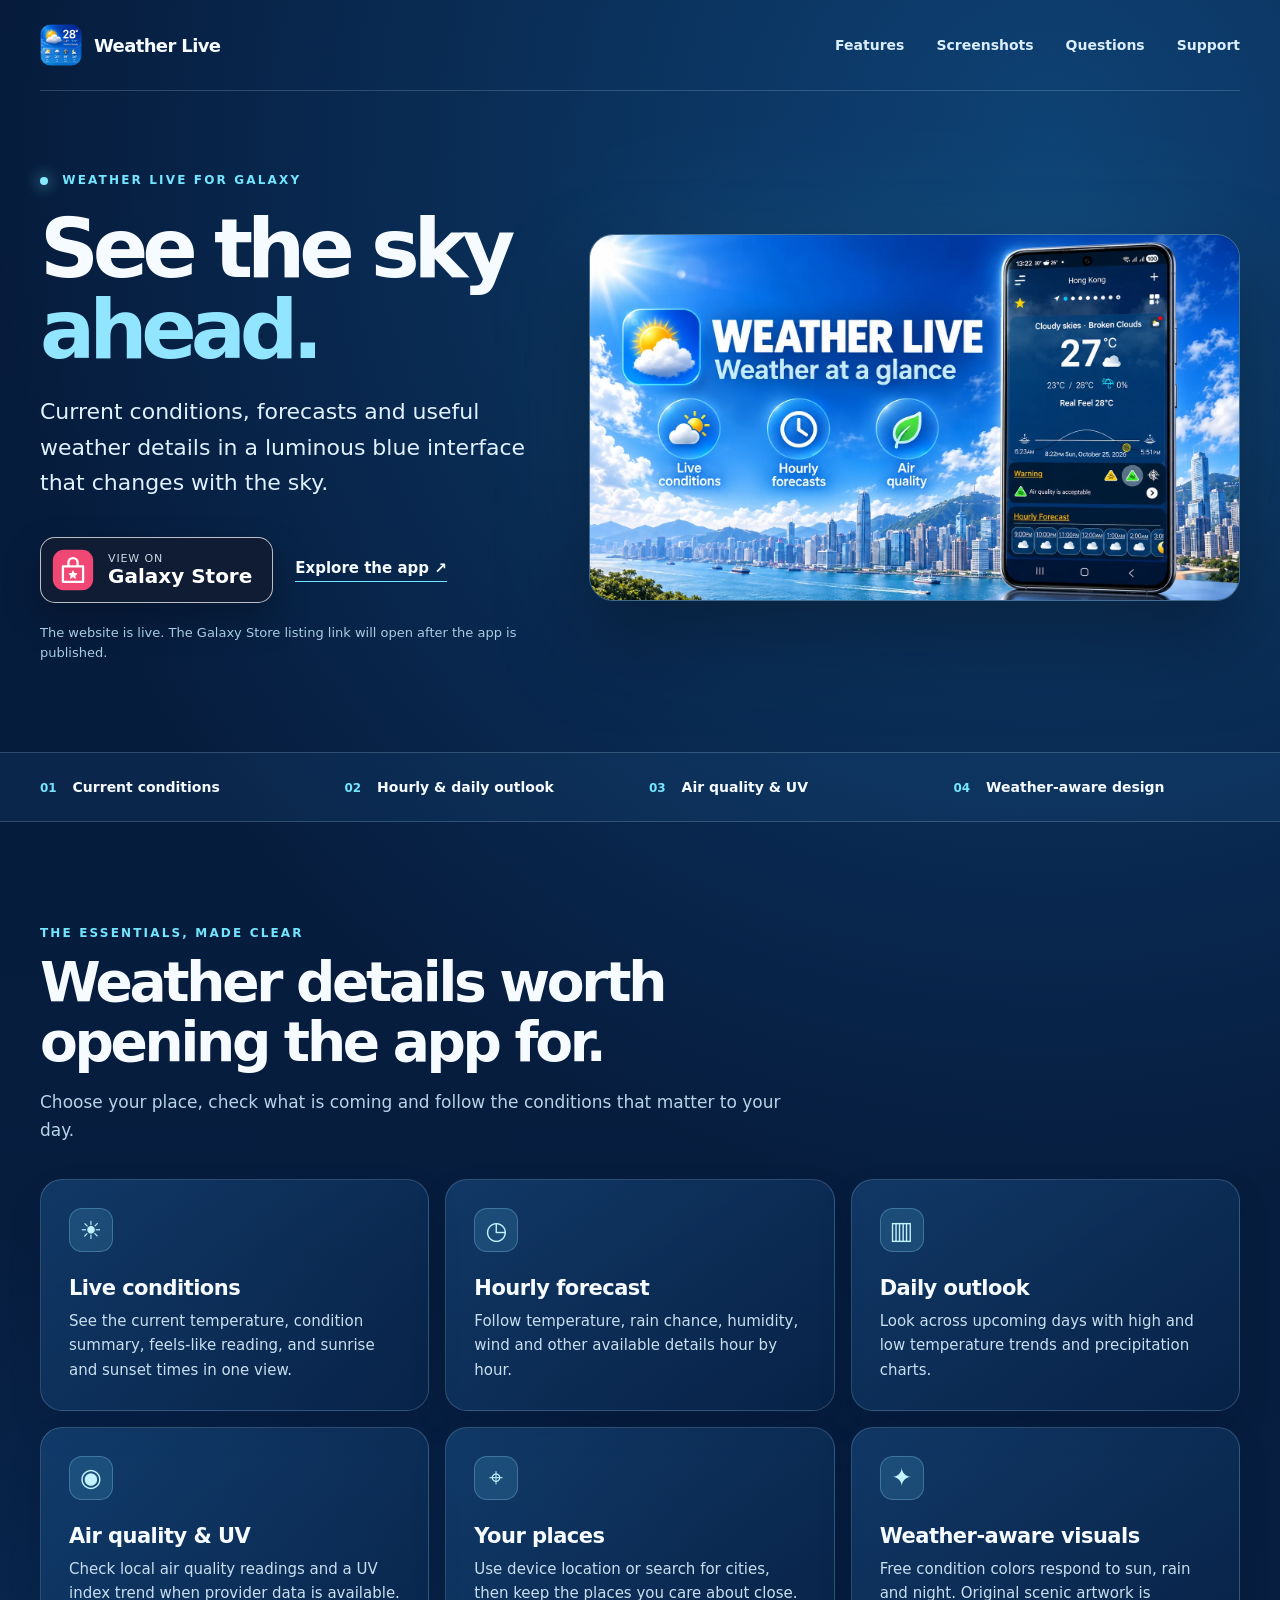
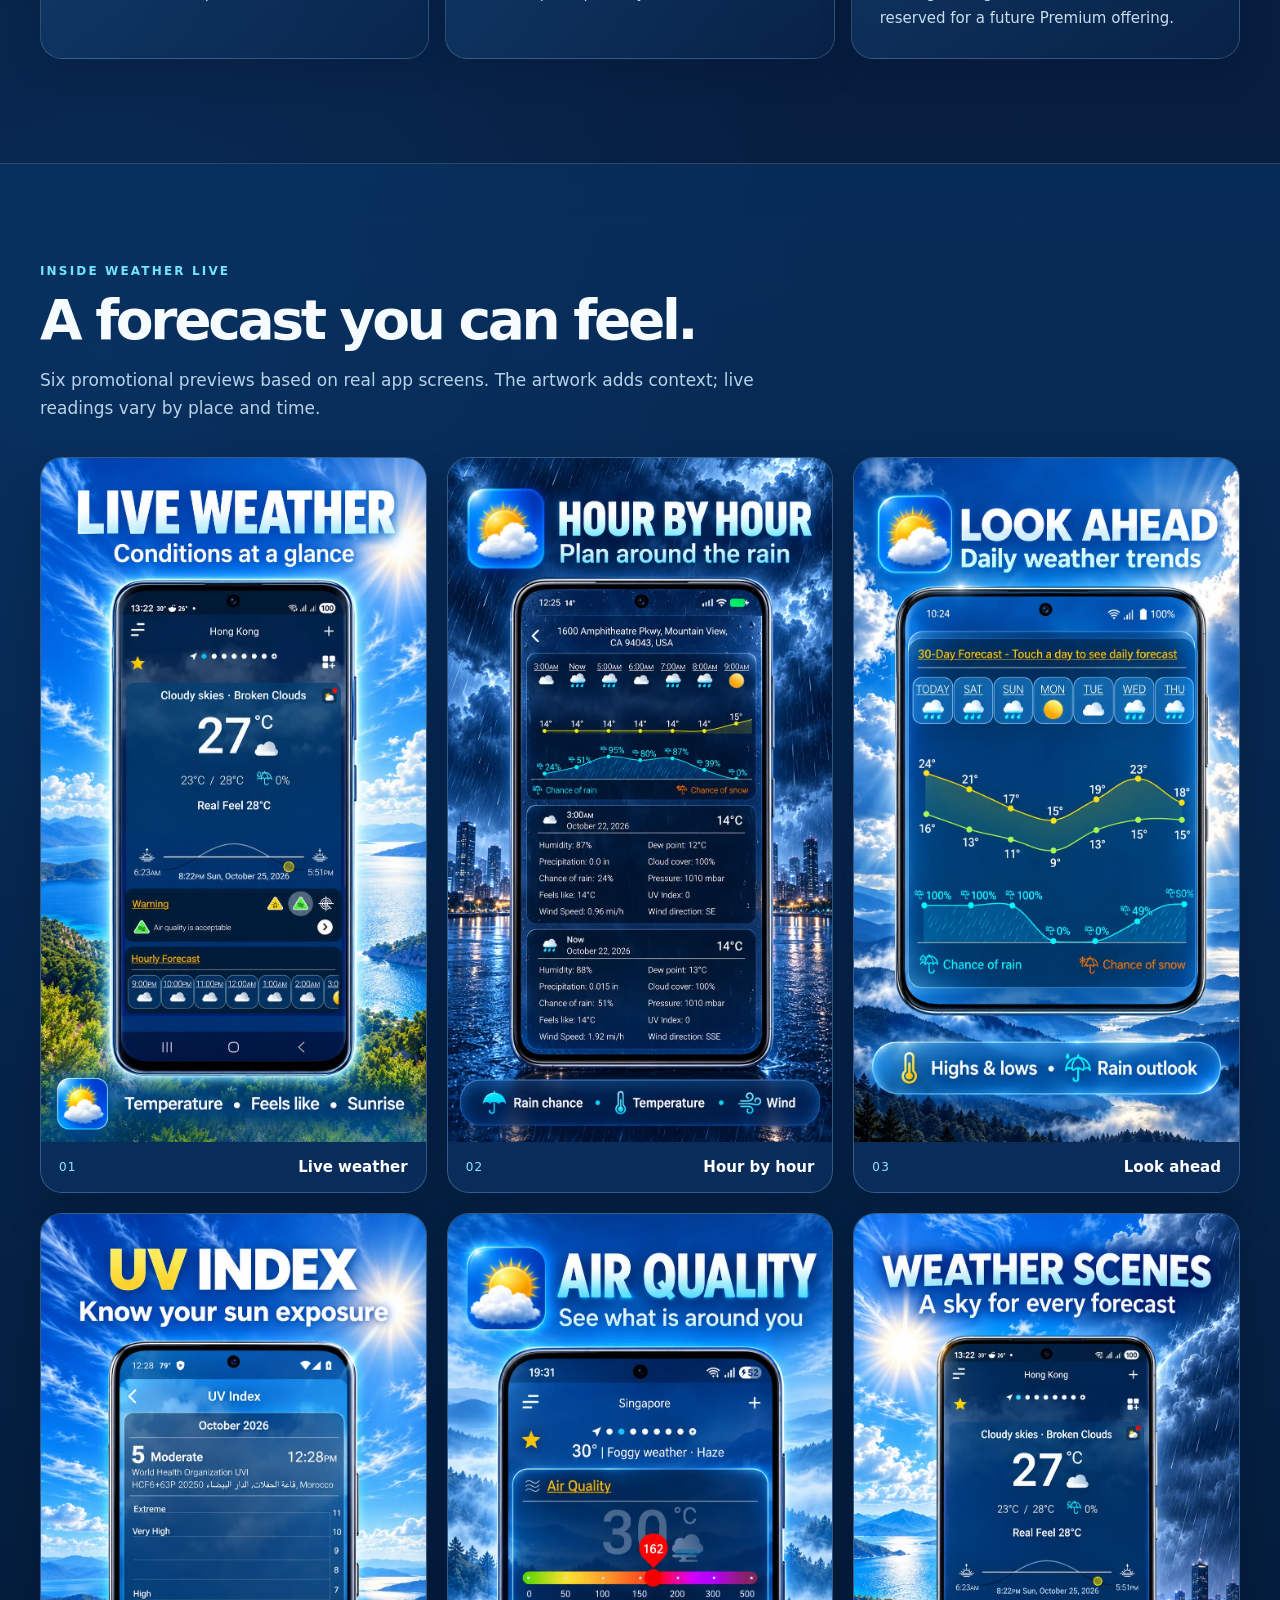
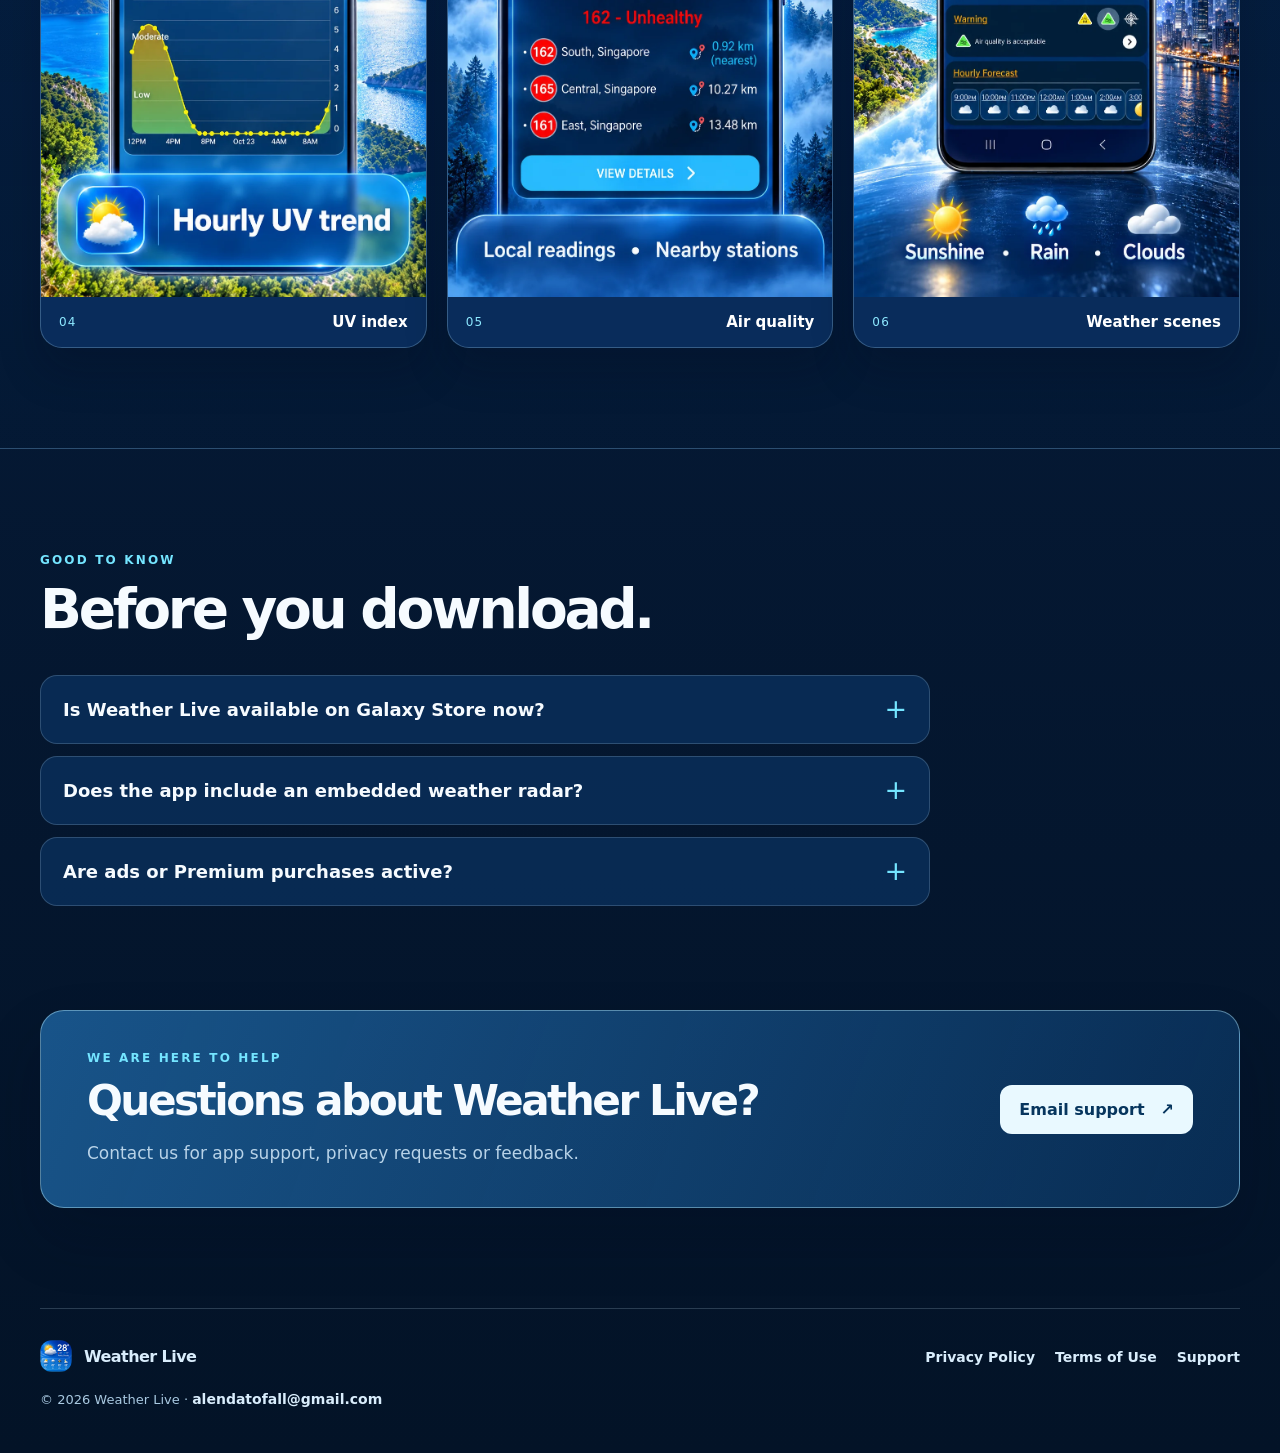
==== commit 391486de: "Publish Weather Live landing page with six feature previews" ====
--- a/docs/index.html
+++ b/docs/index.html
@@ -1,8 +1,99 @@
 <!doctype html>
-<html lang="en"><head><meta charset="utf-8"><meta name="viewport" content="width=device-width,initial-scale=1"><meta name="theme-color" content="#034775"><meta name="description" content="Weather Live brings forecasts, radar and weather details together in a clear blue glass interface for Galaxy devices."><title>Weather Live — Forecast, radar & local weather</title><link rel="canonical" href="https://metosapps.github.io/weather-live/"><link rel="icon" href="assets/weather-live-icon.png"><link rel="stylesheet" href="styles.css"></head><body>
-<header class="top wrap"><a class="brand" href="./"><img src="assets/weather-live-icon.png" alt=""><span>Weather Live</span></a><nav class="nav" aria-label="Main navigation"><a href="#features">Features</a><a href="privacy.html">Privacy</a><a href="terms.html">Terms</a><a href="support.html">Support</a></nav></header>
-<main class="wrap"><section class="hero"><div><div class="eyebrow">A clearer view of the skies</div><h1>Weather, with a fresh perspective.</h1><p class="lead">Check the forecast, explore radar and keep the places you care about close. Weather Live brings local conditions into a luminous blue interface inspired by the sky itself.</p><div class="pills"><span class="pill">Current conditions</span><span class="pill">Hourly & daily forecasts</span><span class="pill">Radar access</span></div><a class="store" href="https://galaxystore.samsung.com/detail/com.metosapps.weatherlive" aria-label="Weather Live on Galaxy Store; listing coming soon"><svg viewBox="0 0 40 40" role="img" aria-label="Galaxy Store"><rect x="2" y="2" width="36" height="36" rx="10" fill="#ec4272"/><path d="M11 16h18v15H11z" fill="none" stroke="white" stroke-width="2.3"/><path d="M16 16v-3a4 4 0 018 0v3" fill="none" stroke="white" stroke-width="2.3"/><path d="M20 19l1.7 3.5 3.8.5-2.7 2.6.7 3.7-3.5-1.8-3.4 1.8.6-3.7-2.7-2.6 3.8-.5z" fill="white"/></svg><span><small>Coming soon on</small><strong>Galaxy Store</strong></span></a><span class="soon">The website is live. The app listing is not available yet.</span></div><div class="visual"><img class="hero-icon" src="assets/weather-live-icon.png" alt="Weather Live blue glass icon showing 28 degrees, sun, cloud and forecast"></div></section>
-<section class="section" id="features"><div class="section-head"><div class="eyebrow">What is inside</div><h2>Everything you need to plan around the weather.</h2><p class="muted">Availability depends on your device, location and the weather services reachable in your area.</p></div><div class="grid"><article class="card"><span class="symbol">☀️</span><h3>Now and next</h3><p>See local conditions, temperature, feels-like details and changing weather at a glance.</p></article><article class="card"><span class="symbol">🕒</span><h3>Hourly & daily</h3><p>Plan ahead with an hourly outlook and multi-day forecasts for saved places.</p></article><article class="card"><span class="symbol">🗺️</span><h3>Weather map</h3><p>Check the map when the provider is available, or follow the external map link in your browser.</p></article><article class="card"><span class="symbol">📍</span><h3>Your locations</h3><p>Use device location or add places manually to follow weather where it matters.</p></article><article class="card"><span class="symbol">🔔</span><h3>Widgets & alerts</h3><p>Keep weather on your home screen and receive supported forecast notifications.</p></article><article class="card"><span class="symbol">💧</span><h3>More detail</h3><p>Check humidity, wind, air quality and other available conditions in one place.</p></article></div></section>
-<section class="section scenes" aria-label="Weather scenes"><div class="section-head"><div class="eyebrow">Weather in context</div><h2>The scene changes with the sky.</h2><p class="muted">Free condition colors respond to sunshine, rain, snow and night. Original scenic artwork is reserved for Premium and remains locked until Galaxy Store purchases are available.</p></div></section>
-<section class="band"><div><div class="eyebrow">Built for clarity</div><h2>Glass-blue weather, easy to read.</h2><p class="muted">Transparent cards, sky blue accents and a new 28° icon give Weather Live its own identity. Advertising is currently disabled and will remain off until the app is live.</p></div><a class="store" href="support.html"><span><small>Questions?</small><strong>Get support →</strong></span></a></section></main>
-<footer class="foot wrap"><span>© 2026 Weather Live · <a href="mailto:alendatofall@gmail.com">alendatofall@gmail.com</a></span><nav aria-label="Footer navigation"><a href="privacy.html">Privacy Policy</a><a href="terms.html">Terms of Use</a><a href="support.html">Support</a></nav></footer></body></html>
+<html lang="en">
+<head>
+  <meta charset="utf-8">
+  <meta name="viewport" content="width=device-width, initial-scale=1">
+  <meta name="theme-color" content="#061d43">
+  <meta name="description" content="Weather Live brings current conditions, hourly and daily forecasts, air quality, UV information and weather-aware visuals to Galaxy devices.">
+  <meta property="og:type" content="website">
+  <meta property="og:title" content="Weather Live — See the sky ahead">
+  <meta property="og:description" content="A clear blue view of the weather now and next.">
+  <meta property="og:image" content="https://metosapps.github.io/weather-live/assets/weather-live-featured.webp">
+  <meta property="og:url" content="https://metosapps.github.io/weather-live/">
+  <title>Weather Live — See the sky ahead</title>
+  <link rel="canonical" href="https://metosapps.github.io/weather-live/">
+  <link rel="icon" href="assets/weather-live-icon.png">
+  <link rel="stylesheet" href="styles.css">
+</head>
+<body>
+  <a class="skip-link" href="#main">Skip to content</a>
+  <header class="top wrap">
+    <a class="brand" href="./" aria-label="Weather Live home"><img src="assets/weather-live-icon.png" alt="" width="42" height="42"><span>Weather Live</span></a>
+    <nav class="nav" aria-label="Main navigation">
+      <a href="#features">Features</a>
+      <a href="#screenshots">Screenshots</a>
+      <a href="#questions">Questions</a>
+      <a href="support.html">Support</a>
+    </nav>
+  </header>
+
+  <main id="main">
+    <section class="hero wrap" aria-labelledby="hero-title">
+      <div class="hero-copy">
+        <div class="eyebrow"><span class="spark"></span> Weather Live for Galaxy</div>
+        <h1 id="hero-title">See the sky <em>ahead.</em></h1>
+        <p class="lead">Current conditions, forecasts and useful weather details in a luminous blue interface that changes with the sky.</p>
+        <div class="hero-actions">
+          <a class="store" href="https://galaxystore.samsung.com/detail/com.metosapps.weatherlive" target="_blank" rel="noopener noreferrer" aria-label="Open the Weather Live Galaxy Store listing link">
+            <svg viewBox="0 0 48 48" aria-hidden="true"><rect x="2" y="2" width="44" height="44" rx="12" fill="#f04775"/><path d="M13 20h22v17H13zM19 20v-4a5 5 0 0 1 10 0v4" fill="none" stroke="#fff" stroke-width="2.5" stroke-linejoin="round"/><path d="m24 24 1.6 3.2 3.5.5-2.5 2.5.6 3.5-3.2-1.7-3.2 1.7.6-3.5-2.5-2.5 3.5-.5z" fill="#fff"/></svg>
+            <span><small>View on</small><strong>Galaxy Store</strong></span>
+          </a>
+          <a class="text-link" href="#screenshots">Explore the app <span aria-hidden="true">↗</span></a>
+        </div>
+        <p class="availability">The website is live. The Galaxy Store listing link will open after the app is published.</p>
+      </div>
+      <div class="hero-media">
+        <img src="assets/weather-live-featured.webp" alt="Weather Live promotional mockup showing the app's current weather screen and forecast features" width="1672" height="941" fetchpriority="high">
+      </div>
+    </section>
+
+    <section class="quick-features" aria-label="Weather Live highlights">
+      <div class="wrap quick-inner">
+        <span><b>01</b> Current conditions</span>
+        <span><b>02</b> Hourly &amp; daily outlook</span>
+        <span><b>03</b> Air quality &amp; UV</span>
+        <span><b>04</b> Weather-aware design</span>
+      </div>
+    </section>
+
+    <section class="section wrap" id="features" aria-labelledby="features-title">
+      <div class="section-head"><div class="eyebrow">The essentials, made clear</div><h2 id="features-title">Weather details worth opening the app for.</h2><p>Choose your place, check what is coming and follow the conditions that matter to your day.</p></div>
+      <div class="feature-grid">
+        <article class="feature-card"><span class="feature-icon" aria-hidden="true">☀</span><h3>Live conditions</h3><p>See the current temperature, condition summary, feels-like reading, and sunrise and sunset times in one view.</p></article>
+        <article class="feature-card"><span class="feature-icon" aria-hidden="true">◷</span><h3>Hourly forecast</h3><p>Follow temperature, rain chance, humidity, wind and other available details hour by hour.</p></article>
+        <article class="feature-card"><span class="feature-icon" aria-hidden="true">▥</span><h3>Daily outlook</h3><p>Look across upcoming days with high and low temperature trends and precipitation charts.</p></article>
+        <article class="feature-card"><span class="feature-icon" aria-hidden="true">◉</span><h3>Air quality &amp; UV</h3><p>Check local air quality readings and a UV index trend when provider data is available.</p></article>
+        <article class="feature-card"><span class="feature-icon" aria-hidden="true">⌖</span><h3>Your places</h3><p>Use device location or search for cities, then keep the places you care about close.</p></article>
+        <article class="feature-card"><span class="feature-icon" aria-hidden="true">✦</span><h3>Weather-aware visuals</h3><p>Free condition colors respond to sun, rain and night. Original scenic artwork is reserved for a future Premium offering.</p></article>
+      </div>
+    </section>
+
+    <section class="screenshots-section" id="screenshots" aria-labelledby="screenshots-title">
+      <div class="wrap">
+        <div class="section-head"><div class="eyebrow">Inside Weather Live</div><h2 id="screenshots-title">A forecast you can feel.</h2><p>Six promotional previews based on real app screens. The artwork adds context; live readings vary by place and time.</p></div>
+        <div class="screenshot-grid">
+          <a class="shot" href="assets/screenshots/01-live-weather.webp" target="_blank" rel="noopener" aria-label="Open Live weather promotional screenshot"><img src="assets/screenshots/01-live-weather.webp" alt="Weather Live current conditions promotional screenshot" width="941" height="1672" loading="lazy"><span>01 <strong>Live weather</strong></span></a>
+          <a class="shot" href="assets/screenshots/02-hourly-forecast.webp" target="_blank" rel="noopener" aria-label="Open Hourly forecast promotional screenshot"><img src="assets/screenshots/02-hourly-forecast.webp" alt="Hourly weather and rain forecast promotional screenshot" width="941" height="1672" loading="lazy"><span>02 <strong>Hour by hour</strong></span></a>
+          <a class="shot" href="assets/screenshots/03-daily-forecast.webp" target="_blank" rel="noopener" aria-label="Open Daily forecast promotional screenshot"><img src="assets/screenshots/03-daily-forecast.webp" alt="Daily forecast trends promotional screenshot" width="941" height="1672" loading="lazy"><span>03 <strong>Look ahead</strong></span></a>
+          <a class="shot" href="assets/screenshots/04-uv-index.webp" target="_blank" rel="noopener" aria-label="Open UV Index promotional screenshot"><img src="assets/screenshots/04-uv-index.webp" alt="UV Index trend promotional screenshot" width="941" height="1672" loading="lazy"><span>04 <strong>UV index</strong></span></a>
+          <a class="shot" href="assets/screenshots/05-air-quality.webp" target="_blank" rel="noopener" aria-label="Open Air quality promotional screenshot"><img src="assets/screenshots/05-air-quality.webp" alt="Local air quality and nearby stations promotional screenshot" width="941" height="1672" loading="lazy"><span>05 <strong>Air quality</strong></span></a>
+          <a class="shot" href="assets/screenshots/06-weather-scenes.webp" target="_blank" rel="noopener" aria-label="Open Weather scenes promotional screenshot"><img src="assets/screenshots/06-weather-scenes.webp" alt="Weather Live sunny and rainy scene promotional screenshot" width="941" height="1672" loading="lazy"><span>06 <strong>Weather scenes</strong></span></a>
+        </div>
+      </div>
+    </section>
+
+    <section class="section wrap" id="questions" aria-labelledby="questions-title">
+      <div class="section-head"><div class="eyebrow">Good to know</div><h2 id="questions-title">Before you download.</h2></div>
+      <div class="faq">
+        <details><summary>Is Weather Live available on Galaxy Store now?</summary><p>This site is live, but the new Galaxy Store listing is still being prepared. The badge above points to the planned package address and may show an unavailable page until publication.</p></details>
+        <details><summary>Does the app include an embedded weather radar?</summary><p>The current app offers an external weather-map link. Embedded radar is unavailable until a compatible provider is connected.</p></details>
+        <details><summary>Are ads or Premium purchases active?</summary><p>Advertising is currently disabled. Original scenic artwork is locked for Premium, and purchases are not yet available for this new app package.</p></details>
+      </div>
+    </section>
+
+    <section class="contact-band wrap" aria-labelledby="contact-title"><div><div class="eyebrow">We are here to help</div><h2 id="contact-title">Questions about Weather Live?</h2><p>Contact us for app support, privacy requests or feedback.</p></div><a class="button-light" href="mailto:alendatofall@gmail.com?subject=Weather%20Live%20support">Email support <span aria-hidden="true">↗</span></a></section>
+  </main>
+
+  <footer class="foot wrap"><div><a class="brand" href="./"><img src="assets/weather-live-icon.png" alt="" width="32" height="32"><span>Weather Live</span></a><p>© 2026 Weather Live · <a href="mailto:alendatofall@gmail.com">alendatofall@gmail.com</a></p></div><nav aria-label="Footer navigation"><a href="privacy.html">Privacy Policy</a><a href="terms.html">Terms of Use</a><a href="support.html">Support</a></nav></footer>
+</body>
+</html>
--- a/docs/styles.css
+++ b/docs/styles.css
@@ -1,3 +1,130 @@
-:root{color-scheme:dark;--ink:#f3faff;--muted:#bfd9ec;--line:#ffffff38;--glass:#ffffff16;--cyan:#74e4ff;--deep:#021b40}*{box-sizing:border-box}html{scroll-behavior:smooth}body{margin:0;font-family:Inter,ui-sans-serif,system-ui,-apple-system,BlinkMacSystemFont,"Segoe UI",sans-serif;color:var(--ink);background:radial-gradient(circle at 78% 7%,#2dbdf76b,transparent 35%),radial-gradient(circle at 0 65%,#13579f,transparent 42%),linear-gradient(145deg,#021633,#034775 62%,#087fb3);min-height:100vh}a{color:inherit}a:focus-visible{outline:3px solid #b1f0ff;outline-offset:4px;border-radius:8px}.wrap{width:min(1120px,calc(100% - 40px));margin:auto}.top{display:flex;align-items:center;justify-content:space-between;gap:24px;padding:22px 0;border-bottom:1px solid var(--line)}.brand{display:flex;align-items:center;gap:12px;text-decoration:none;font-size:18px;font-weight:800;letter-spacing:-.03em}.brand img{width:40px;height:40px;border-radius:11px}.nav{display:flex;flex-wrap:wrap;gap:22px}.nav a,.foot a{text-decoration:none;color:#dbf2ff}.nav a:hover,.foot a:hover{text-decoration:underline}.hero{display:grid;grid-template-columns:1.15fr .85fr;align-items:center;gap:56px;padding:75px 0 65px}.eyebrow{font-size:12px;letter-spacing:.17em;text-transform:uppercase;font-weight:800;color:var(--cyan)}h1{font-size:clamp(48px,7vw,86px);line-height:1.04;letter-spacing:-.065em;margin:18px 0 20px}h2{font-size:clamp(28px,3.5vw,44px);letter-spacing:-.045em;margin:0 0 14px}h3{font-size:20px;margin:0 0 10px}.lead{font-size:clamp(18px,2vw,21px);line-height:1.65;color:#def3ff;max-width:650px}.muted{color:var(--muted);line-height:1.65}.pills{display:flex;gap:10px;flex-wrap:wrap;margin:28px 0}.pill{padding:9px 13px;border:1px solid var(--line);border-radius:99px;background:var(--glass);color:#e4f7ff;font-size:13px}.store{display:inline-flex;align-items:center;gap:12px;border:1px solid #a9eafa;background:#071c39;border-radius:14px;padding:11px 18px;text-decoration:none;box-shadow:0 10px 30px #00132c55}.store:hover{background:#12385f}.store svg{width:30px;height:30px}.store small{display:block;color:#b8d6e7;font-size:10px;letter-spacing:.12em;text-transform:uppercase}.store strong{display:block;font-size:19px;line-height:1.12}.soon{display:block;margin-top:12px;color:#d8eefa;font-size:13px}.visual{position:relative}.visual:before{content:"";position:absolute;inset:10%;background:#21c7ff;filter:blur(85px);opacity:.5}.hero-icon{position:relative;display:block;width:min(100%,450px);margin:auto;border-radius:28%;box-shadow:0 38px 80px #00152ea6;transform:rotate(2deg)}.section{padding:62px 0}.section-head{max-width:700px;margin-bottom:26px}.grid{display:grid;grid-template-columns:repeat(3,1fr);gap:16px}.card{background:linear-gradient(150deg,#ffffff29,#ffffff0c);border:1px solid var(--line);backdrop-filter:blur(16px);border-radius:22px;padding:25px;min-height:180px;box-shadow:0 14px 36px #00142d28}.card .symbol{font-size:27px;display:block;margin-bottom:22px}.card p{margin:0;color:#cce5f4;line-height:1.6}.band{margin:50px 0;padding:33px;border-radius:25px;background:linear-gradient(130deg,#ffffff20,#ffffff0a);border:1px solid var(--line);display:flex;justify-content:space-between;gap:30px;align-items:center}.band p{max-width:680px}.foot{border-top:1px solid var(--line);padding:30px 0 50px;display:flex;justify-content:space-between;gap:22px;flex-wrap:wrap;color:#c9e3f2;font-size:14px}.foot nav{display:flex;gap:18px;flex-wrap:wrap}.article{max-width:820px;margin:65px auto 95px;background:#042650cc;border:1px solid var(--line);border-radius:26px;padding:clamp(25px,5vw,55px);box-shadow:0 20px 55px #00142d44}.article h1{font-size:clamp(37px,5vw,56px)}.article h2{font-size:26px;margin:42px 0 12px}.article p,.article li{color:#d3e9f6;line-height:1.75}.article li{margin-bottom:12px}.article a{color:#9eecff}.article code{color:#fff;overflow-wrap:anywhere}.date{color:#afd6ec;font-size:14px}@media(max-width:790px){.hero{grid-template-columns:1fr;padding:54px 0 35px;gap:40px}.visual{order:-1}.hero-icon{width:min(72vw,330px)}.grid{grid-template-columns:repeat(2,1fr)}.band{display:block}}@media(max-width:550px){.top{align-items:flex-start;flex-direction:column}.nav{gap:14px}.grid{grid-template-columns:1fr}.card{min-height:0}.band{padding:25px}}
-
-.scene-grid{display:grid;grid-template-columns:repeat(3,1fr);gap:16px}.scene-grid figure{margin:0;overflow:hidden;position:relative;border-radius:22px;border:1px solid var(--line);background:#041b38}.scene-grid img{display:block;width:100%;height:370px;object-fit:cover}.scene-grid figcaption{position:absolute;inset:auto 0 0;padding:28px 18px 17px;background:linear-gradient(transparent,#001735d9);font-weight:800;font-size:20px}@media(max-width:600px){.scene-grid{grid-template-columns:1fr 1fr}.scene-grid figure:last-child{display:none}.scene-grid img{height:270px}}
+:root{
+  color-scheme:dark;
+  --ink:#f6fbff;
+  --muted:#b8d3e8;
+  --cyan:#74e5ff;
+  --line:rgba(205,238,255,.19);
+  --deep:#04162f;
+  --card:rgba(11,51,97,.72);
+}
+*{box-sizing:border-box}
+html{scroll-behavior:smooth}
+body{
+  margin:0;
+  color:var(--ink);
+  font-family:Inter,ui-sans-serif,system-ui,-apple-system,BlinkMacSystemFont,"Segoe UI",sans-serif;
+  background:
+    radial-gradient(circle at 82% 3%,rgba(30,144,232,.33),transparent 23%),
+    radial-gradient(circle at 8% 42%,rgba(19,114,196,.16),transparent 25%),
+    linear-gradient(180deg,#061b3b 0%,#071f42 50%,#031327 100%);
+  min-height:100vh;
+}
+a{color:inherit}
+a:focus-visible,summary:focus-visible{outline:3px solid #baf4ff;outline-offset:4px;border-radius:8px}
+img{max-width:100%}
+.wrap{width:min(1200px,calc(100% - 44px));margin-inline:auto}
+.skip-link{position:absolute;left:12px;top:-60px;background:#fff;color:#003868;padding:12px 18px;z-index:20}
+.skip-link:focus{top:12px}
+.top{display:flex;align-items:center;justify-content:space-between;gap:24px;padding:24px 0;border-bottom:1px solid var(--line)}
+.brand{display:inline-flex;align-items:center;gap:12px;font-size:18px;font-weight:800;letter-spacing:-.035em;text-decoration:none;white-space:nowrap}
+.brand img{border-radius:12px;flex:none}
+.nav{display:flex;align-items:center;gap:clamp(14px,2.5vw,34px);flex-wrap:wrap}
+.nav a,.foot a{color:#d9edfc;text-decoration:none;font-size:14px;font-weight:650}
+.nav a:hover,.foot a:hover{text-decoration:underline;text-underline-offset:5px}
+.eyebrow{color:var(--cyan);font-size:12px;font-weight:800;letter-spacing:.18em;text-transform:uppercase}
+.spark{display:inline-block;width:8px;height:8px;background:#86eaff;border-radius:50%;box-shadow:0 0 15px #74e5ff;vertical-align:middle;margin-right:8px}
+.hero{display:grid;grid-template-columns:.86fr 1.14fr;align-items:center;gap:clamp(30px,4.5vw,68px);padding-block:82px 90px}
+.hero-copy{position:relative;z-index:1}
+.hero h1{font-size:clamp(55px,6.4vw,96px);line-height:.99;letter-spacing:-.075em;margin:21px 0 24px;max-width:640px}
+.hero h1 em{font-style:normal;color:#92e5ff}
+.lead{color:#e0f1ff;font-size:clamp(18px,1.9vw,22px);line-height:1.62;max-width:550px;margin:0}
+.hero-actions{display:flex;align-items:center;gap:22px;flex-wrap:wrap;margin-top:36px}
+.store{display:inline-flex;align-items:center;gap:13px;background:#101c33;color:white;border:1px solid rgba(255,255,255,.72);border-radius:15px;padding:10px 20px 10px 10px;text-decoration:none;min-height:66px;box-shadow:0 16px 36px rgba(0,0,0,.26);transition:transform .2s,background .2s}
+.store:hover{background:#183861;transform:translateY(-2px)}
+.store svg{width:44px;height:44px;flex:none}
+.store small{display:block;font-size:11px;letter-spacing:.08em;text-transform:uppercase;color:#c8d8e4}
+.store strong{display:block;font-size:20px;line-height:1.12}
+.text-link{font-size:15px;font-weight:750;text-decoration:none;border-bottom:1px solid var(--cyan);padding-bottom:4px}
+.text-link:hover{color:var(--cyan)}
+.availability{font-size:13px;color:#a9cce3;line-height:1.5;max-width:480px;margin:20px 0 0}
+.hero-media{position:relative}
+.hero-media:before{content:"";position:absolute;inset:5%;background:#45c7ff;filter:blur(70px);opacity:.2;z-index:-1}
+.hero-media img{display:block;width:100%;height:auto;aspect-ratio:1672/941;object-fit:cover;border-radius:24px;border:1px solid rgba(203,242,255,.28);box-shadow:0 40px 80px rgba(0,9,25,.5)}
+.quick-features{border-block:1px solid var(--line);background:rgba(66,151,221,.08)}
+.quick-inner{display:grid;grid-template-columns:repeat(4,1fr);gap:18px;padding-block:26px}
+.quick-inner span{font-size:14px;font-weight:700;white-space:nowrap}
+.quick-inner b{font-size:12px;color:var(--cyan);font-weight:850;margin-right:11px}
+.section{padding-block:104px}
+.section-head{max-width:750px;margin-bottom:35px}
+.section-head h2,.contact-band h2{font-size:clamp(35px,4.3vw,60px);line-height:1.08;letter-spacing:-.06em;margin:13px 0 16px}
+.section-head p,.contact-band p{color:var(--muted);font-size:17px;line-height:1.65;margin:0}
+.feature-grid{display:grid;grid-template-columns:repeat(3,1fr);gap:16px}
+.feature-card{min-height:224px;padding:28px;border:1px solid var(--line);border-radius:22px;background:linear-gradient(145deg,rgba(40,114,185,.32),rgba(10,42,82,.38));box-shadow:0 16px 34px rgba(0,10,29,.12)}
+.feature-icon{display:grid;place-items:center;width:44px;height:44px;margin-bottom:24px;border-radius:13px;background:rgba(108,219,255,.14);border:1px solid rgba(148,225,255,.28);color:#c3f3ff;font-size:25px}
+.feature-card h3{margin:0 0 9px;font-size:21px;letter-spacing:-.025em}
+.feature-card p{margin:0;color:#c7dfef;line-height:1.62;font-size:15px}
+.screenshots-section{padding-block:100px;background:linear-gradient(180deg,rgba(7,56,109,.5),rgba(2,25,54,.43));border-block:1px solid var(--line)}
+.screenshot-grid{display:grid;grid-template-columns:repeat(3,1fr);gap:20px}
+.shot{display:block;overflow:hidden;border:1px solid rgba(176,229,255,.26);border-radius:22px;background:#092c5b;text-decoration:none;box-shadow:0 24px 42px rgba(0,10,28,.21);transition:transform .2s,border-color .2s}
+.shot:hover{transform:translateY(-5px);border-color:#8de8ff}
+.shot img{display:block;width:100%;height:auto;aspect-ratio:941/1672;object-fit:cover}
+.shot span{display:flex;justify-content:space-between;align-items:center;gap:12px;padding:16px 18px;color:#8de8ff;font-size:12px;letter-spacing:.1em}
+.shot strong{color:#fff;font-size:15px;letter-spacing:normal}
+.faq{display:grid;gap:12px;max-width:890px}
+.faq details{border:1px solid var(--line);background:var(--card);border-radius:17px;padding:0 22px}
+.faq summary{cursor:pointer;list-style:none;padding:23px 30px 23px 0;font-size:18px;font-weight:740;position:relative}
+.faq summary::-webkit-details-marker{display:none}
+.faq summary:after{content:"+";position:absolute;right:0;top:17px;color:var(--cyan);font-size:27px;font-weight:300}
+.faq details[open] summary:after{content:"−"}
+.faq details p{color:#c8e1f1;line-height:1.7;margin:0 0 24px;max-width:740px}
+.contact-band{margin-bottom:100px;display:flex;align-items:center;justify-content:space-between;gap:30px;padding:40px 46px;border-radius:24px;border:1px solid rgba(182,237,255,.44);background:linear-gradient(110deg,rgba(42,136,214,.55),rgba(18,86,154,.37));box-shadow:0 30px 60px rgba(0,11,31,.2)}
+.contact-band h2{font-size:clamp(31px,3.3vw,45px)}
+.button-light{display:inline-flex;gap:16px;align-items:center;justify-content:center;flex:none;background:#e9f9ff;color:#07365e;text-decoration:none;font-weight:800;padding:15px 19px;border-radius:12px}
+.button-light:hover{background:#fff}
+.foot{border-top:1px solid var(--line);padding-block:31px 46px;display:flex;justify-content:space-between;gap:24px;align-items:flex-start}
+.foot .brand{font-size:16px}
+.foot p{font-size:13px;color:#a9c9e1;margin:15px 0 0}
+.foot nav{display:flex;gap:20px;flex-wrap:wrap;padding-top:9px}
+.article{width:min(820px,calc(100% - 44px));margin:62px auto 96px;background:rgba(5,38,80,.86);border:1px solid var(--line);border-radius:26px;padding:clamp(25px,5vw,55px);box-shadow:0 20px 55px #00142d44}
+.article h1{font-size:clamp(38px,5vw,57px);line-height:1.05;letter-spacing:-.055em;margin:14px 0 8px}
+.article h2{font-size:26px;letter-spacing:-.03em;margin:41px 0 12px}
+.article p,.article li{color:#d3e9f6;line-height:1.75}
+.article li{margin-bottom:12px}
+.article a{color:#9eecff}
+.article code{color:#fff;overflow-wrap:anywhere}
+.date{color:#afd6ec;font-size:14px}
+@media(max-width:1000px){
+  .hero{grid-template-columns:1fr;padding-block:60px 70px}
+  .hero h1{max-width:820px}
+  .hero-media{max-width:820px}
+  .quick-inner{grid-template-columns:repeat(2,1fr)}
+}
+@media(max-width:720px){
+  .top{flex-wrap:wrap}
+  .nav{width:100%;gap:18px}
+  .feature-grid{grid-template-columns:repeat(2,1fr)}
+  .screenshot-grid{grid-auto-flow:column;grid-auto-columns:minmax(230px,56vw);grid-template-columns:none;overflow-x:auto;scroll-snap-type:x mandatory;padding:0 0 20px;scrollbar-color:#66d9ff #0a2c56}
+  .shot{scroll-snap-align:start}
+  .contact-band{display:block;padding:30px}
+  .button-light{margin-top:26px}
+}
+@media(max-width:520px){
+  .wrap{width:min(100% - 32px,1200px)}
+  .top{padding-block:19px}
+  .nav{gap:13px}
+  .nav a{font-size:13px}
+  .hero{padding-block:54px 60px;gap:35px}
+  .hero h1{font-size:clamp(49px,13vw,70px)}
+  .hero-media img{border-radius:15px}
+  .quick-inner{gap:16px 8px}
+  .quick-inner span{font-size:12px;white-space:normal}
+  .quick-inner b{display:block;margin-bottom:3px}
+  .section,.screenshots-section{padding-block:72px}
+  .feature-grid{grid-template-columns:1fr}
+  .feature-card{min-height:0}
+  .screenshot-grid{grid-auto-columns:minmax(225px,72vw)}
+  .contact-band{margin-bottom:70px}
+  .foot{display:block}
+  .foot nav{margin-top:20px}
+}
+@media(prefers-reduced-motion:reduce){html{scroll-behavior:auto}.store,.shot{transition:none}}
